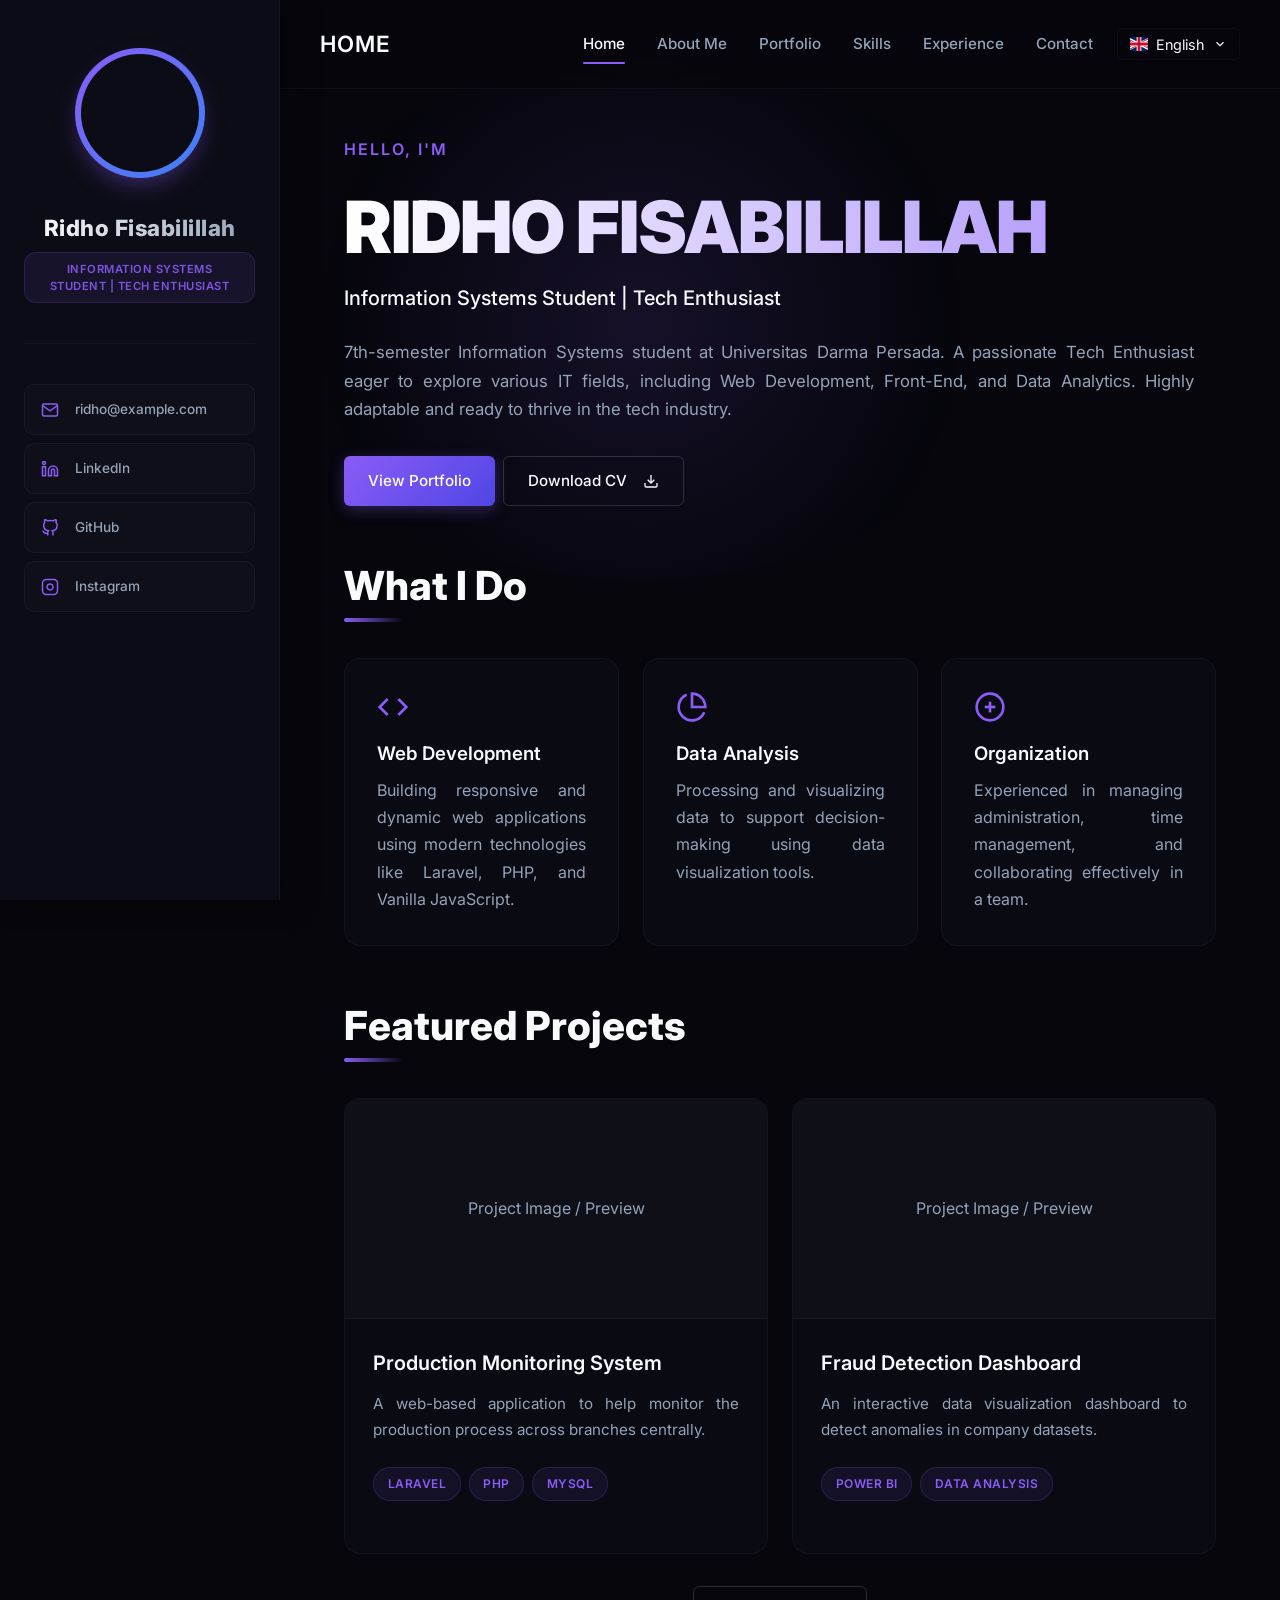
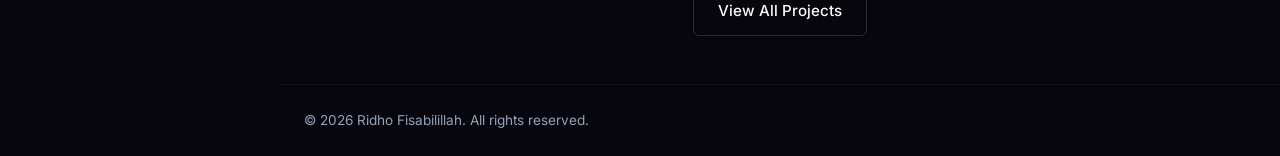
==== index.html @ baf14520 "Refactor: pindahkan file ke root direktori" ====
<!DOCTYPE html>
<html lang="en">
<head>
    <meta charset="UTF-8">
    <meta name="viewport" content="width=device-width, initial-scale=1.0">
    <title>Ridho Fisabilillah - Portfolio</title>
    <link rel="stylesheet" href="css/style.css">
    <link rel="stylesheet" href="css/components.css">
    <link rel="stylesheet" href="css/responsive.css">
</head>
<body>
    <!-- Global Loader -->
    <div class="loader-wrapper" id="global-loader">
        <div class="loader-circle"></div>
    </div>

    <!-- Sidebar -->
    <aside class="sidebar" id="sidebar">
        <div class="profile-section">
            <div class="profile-img"></div>
            <h2 class="profile-name">Ridho Fisabilillah</h2>
            <p class="profile-role" data-i18n="sidebar_role">Information Systems Student</p>
        </div>
        
        <div class="contact-info">
            <div class="contact-item">
                <svg viewBox="0 0 24 24" fill="none" stroke="currentColor" stroke-width="2"><path d="M4 4h16c1.1 0 2 .9 2 2v12c0 1.1-.9 2-2 2H4c-1.1 0-2-.9-2-2V6c0-1.1.9-2 2-2z"></path><polyline points="22,6 12,13 2,6"></polyline></svg>
                <a href="mailto:ridho@example.com">ridho@example.com</a>
            </div>
            <div class="contact-item">
                <svg viewBox="0 0 24 24" fill="none" stroke="currentColor" stroke-width="2"><path d="M16 8a6 6 0 0 1 6 6v7h-4v-7a2 2 0 0 0-2-2 2 2 0 0 0-2 2v7h-4v-7a6 6 0 0 1 6-6z"></path><rect x="2" y="9" width="4" height="12"></rect><circle cx="4" cy="4" r="2"></circle></svg>
                <a href="#">LinkedIn</a>
            </div>
            <div class="contact-item">
                <svg viewBox="0 0 24 24" fill="none" stroke="currentColor" stroke-width="2"><path d="M9 19c-5 1.5-5-2.5-7-3m14 6v-3.87a3.37 3.37 0 0 0-.94-2.61c3.14-.35 6.44-1.54 6.44-7A5.44 5.44 0 0 0 20 4.77 5.07 5.07 0 0 0 19.91 1S18.73.65 16 2.48a13.38 13.38 0 0 0-7 0C6.27.65 5.09 1 5.09 1A5.07 5.07 0 0 0 5 4.77a5.44 5.44 0 0 0-1.5 3.78c0 5.42 3.3 6.61 6.44 7A3.37 3.37 0 0 0 9 18.13V22"></path></svg>
                <a href="#">GitHub</a>
            </div>
            <div class="contact-item">
                <svg viewBox="0 0 24 24" fill="none" stroke="currentColor" stroke-width="2"><rect x="2" y="2" width="20" height="20" rx="5" ry="5"></rect><path d="M16 11.37A4 4 0 1 1 12.63 8 4 4 0 0 1 16 11.37z"></path><line x1="17.5" y1="6.5" x2="17.51" y2="6.5"></line></svg>
                <a href="#">Instagram</a>
            </div>
        </div>

        <nav class="sidebar-nav">
            <a href="index.html" class="active" data-i18n="nav_home">Home</a>
            <a href="about.html" data-i18n="nav_about">About Me</a>
            <a href="portfolio.html" data-i18n="nav_portfolio">Portfolio</a>
            <a href="skills.html" data-i18n="nav_skills">Skills</a>
            <a href="experience.html" data-i18n="nav_experience">Experience</a>
            <a href="contact.html" data-i18n="nav_contact">Contact</a>
        </nav>
    </aside>

    <!-- Main Content -->
    <main class="main-content">
        <!-- Top Navbar -->
        <nav class="topbar">
            <h1 class="page-title" data-i18n="nav_home">Home</h1>
            <div style="display: flex; align-items: center;">
                <div class="nav-links">
                    <a href="index.html" class="active" data-i18n="nav_home">Home</a>
                    <a href="about.html" data-i18n="nav_about">About Me</a>
                    <a href="portfolio.html" data-i18n="nav_portfolio">Portfolio</a>
                    <a href="skills.html" data-i18n="nav_skills">Skills</a>
                    <a href="experience.html" data-i18n="nav_experience">Experience</a>
                    <a href="contact.html" data-i18n="nav_contact">Contact</a>
                </div>
                
                <!-- Language Dropdown -->
                <div class="lang-dropdown">
                    <button class="lang-btn" id="lang-btn">
                        <img src="assets/images/en-flag.svg" alt="English" class="flag-icon" id="current-flag">
                        <span id="current-lang">English</span>
                        <svg viewBox="0 0 24 24" fill="none" stroke="currentColor" stroke-width="2"><polyline points="6 9 12 15 18 9"></polyline></svg>
                    </button>
                    <div class="lang-menu" id="lang-menu">
                        <a href="#" data-lang="en" class="lang-option">
                            <img src="assets/images/en-flag.svg" alt="English" class="flag-icon"> English
                        </a>
                        <a href="#" data-lang="id" class="lang-option">
                            <img src="assets/images/id-flag.svg" alt="Indonesia" class="flag-icon"> Indonesia
                        </a>
                    </div>
                </div>

                <button class="mobile-toggle" id="mobile-toggle" aria-label="Toggle menu" style="margin-left: 1rem;">
                    <svg viewBox="0 0 24 24" fill="none" stroke="currentColor" stroke-width="2" stroke-linecap="round" stroke-linejoin="round"><line x1="3" y1="12" x2="21" y2="12"></line><line x1="3" y1="6" x2="21" y2="6"></line><line x1="3" y1="18" x2="21" y2="18"></line></svg>
                </button>
            </div>
        </nav>

        <!-- Page Container -->
        <div class="page-container">
            <section class="hero-section mb-5">
                <div class="hero-glow"></div>
                <h2 class="section-subtitle reveal fade-up" data-i18n="home_greeting">HELLO, I'M</h2>
                <h1 class="hero-title reveal fade-up delay-100">RIDHO FISABILILLAH</h1>
                <h3 class="mb-3 text-light reveal fade-up delay-200" style="font-weight: 500; font-size: 1.25rem;" data-i18n="role">Information Systems Student</h3>
                
                <p class="mb-4 reveal fade-up delay-300" style="max-width: 850px; font-size: 1.05rem;" data-i18n="home_desc">
                    A brief description of an Information Systems student with experience in web development, data processing, organization, and administration. Ready to actively contribute in a professional environment.
                </p>
                
                <div class="badges-container mb-4 reveal fade-up delay-400">
                    <a href="portfolio.html" class="btn btn-primary" data-i18n="btn_portfolio">View Portfolio</a>
                    <a href="#" class="btn btn-outline">
                        <span data-i18n="btn_cv">Download CV</span>
                        <svg viewBox="0 0 24 24" fill="none" stroke="currentColor" stroke-width="2" style="width: 16px; height: 16px; margin-left: 0.5rem;"><path d="M21 15v4a2 2 0 0 1-2 2H5a2 2 0 0 1-2-2v-4"></path><polyline points="7 10 12 15 17 10"></polyline><line x1="12" y1="15" x2="12" y2="3"></line></svg>
                    </a>
                </div>
            </section>

            <section class="what-i-do mb-5">
                <h2 class="section-title animate-on-scroll" data-i18n="what_i_do">What I Do</h2>
                <div class="grid-3 mt-4">
                    <div class="card animate-on-scroll">
                        <svg viewBox="0 0 24 24" fill="none" stroke="currentColor" stroke-width="2" class="mb-2" style="width: 32px; height: 32px; color: var(--accent);"><polyline points="16 18 22 12 16 6"></polyline><polyline points="8 6 2 12 8 18"></polyline></svg>
                        <h3 class="mb-1">Web Development</h3>
                        <p class="text-light" data-i18n="wd_web_desc">Building responsive and dynamic web applications using modern technologies like Laravel, PHP, and Vanilla JavaScript.</p>
                    </div>
                    <div class="card animate-on-scroll delay-100">
                        <svg viewBox="0 0 24 24" fill="none" stroke="currentColor" stroke-width="2" class="mb-2" style="width: 32px; height: 32px; color: var(--accent);"><path d="M21.21 15.89A10 10 0 1 1 8 2.83"></path><path d="M22 12A10 10 0 0 0 12 2v10z"></path></svg>
                        <h3 class="mb-1">Data Analysis</h3>
                        <p class="text-light" data-i18n="wd_data_desc">Processing and visualizing data to support decision-making using data visualization tools.</p>
                    </div>
                    <div class="card animate-on-scroll delay-200">
                        <svg viewBox="0 0 24 24" fill="none" stroke="currentColor" stroke-width="2" class="mb-2" style="width: 32px; height: 32px; color: var(--accent);"><circle cx="12" cy="12" r="10"></circle><line x1="12" y1="8" x2="12" y2="16"></line><line x1="8" y1="12" x2="16" y2="12"></line></svg>
                        <h3 class="mb-1">Organization</h3>
                        <p class="text-light" data-i18n="wd_org_desc">Experienced in managing administration, time management, and collaborating effectively in a team.</p>
                    </div>
                </div>
            </section>

            <section class="featured-projects">
                <h2 class="section-title animate-on-scroll" data-i18n="featured_projects">Featured Projects</h2>
                <div class="grid-2 mt-4">
                    <!-- Project 1 -->
                    <div class="card project-card animate-on-scroll">
                        <div class="project-img-wrapper">
                            <span>Project Image / Preview</span>
                        </div>
                        <div class="project-content">
                            <h3 class="project-title" data-i18n="proj1_title">Production Monitoring System</h3>
                            <p class="project-desc" data-i18n="proj1_desc">A web-based application to help monitor the production process across branches centrally.</p>
                            <div class="badges-container">
                                <span class="badge">Laravel</span>
                                <span class="badge">PHP</span>
                                <span class="badge">MySQL</span>
                            </div>
                        </div>
                    </div>
                    <!-- Project 2 -->
                    <div class="card project-card animate-on-scroll delay-100">
                        <div class="project-img-wrapper">
                            <span>Project Image / Preview</span>
                        </div>
                        <div class="project-content">
                            <h3 class="project-title" data-i18n="proj2_title">Fraud Detection Dashboard</h3>
                            <p class="project-desc" data-i18n="proj2_desc">An interactive data visualization dashboard to detect anomalies in company datasets.</p>
                            <div class="badges-container">
                                <span class="badge">Power BI</span>
                                <span class="badge">Data Analysis</span>
                            </div>
                        </div>
                    </div>
                </div>
                <div class="text-center mt-4">
                    <a href="portfolio.html" class="btn btn-outline" data-i18n="btn_all_projects">View All Projects</a>
                </div>
            </section>
        </div>

        <!-- Footer -->
        <footer>
            <p data-i18n="footer_text">&copy; 2026 Ridho Fisabilillah. All rights reserved.</p>
        </footer>
    </main>

    <script src="js/lang.js"></script>
    <script src="js/script.js"></script>
</body>
</html>
---- css/style.css ----
@import url('https://fonts.googleapis.com/css2?family=Inter:wght@300;400;500;600;700&display=swap');

:root {
    --bg-primary: #06060c; /* Deepest violet-black */
    --bg-secondary: #0c0c16;
    --bg-card: #131320;
    --accent: #8b5cf6; /* Vibrant Purple */
    --accent-hover: #a78bfa;
    --text-primary: #f8fafc;
    --text-secondary: #94a3b8;
    --border: rgba(255,255,255,0.04);
    --sidebar-width: 280px;

    /* Animation Tokens */
    --transition-fast: 0.2s cubic-bezier(0.4, 0, 0.2, 1);
    --transition-base: 0.4s cubic-bezier(0.4, 0, 0.2, 1);
    --transition-smooth: 0.8s cubic-bezier(0.22, 1, 0.36, 1);
}

* {
    margin: 0;
    padding: 0;
    box-sizing: border-box;
}

body {
    font-family: 'Inter', sans-serif;
    background-color: var(--bg-primary);
    color: var(--text-primary);
    line-height: 1.6;
    display: flex;
    min-height: 100vh;
    overflow-x: hidden;
}

/* Typography */
h1, h2, h3, h4, h5, h6 {
    color: var(--text-primary);
    font-weight: 600;
}

p {
    color: var(--text-secondary);
    text-align: justify;
    text-justify: inter-word;
    -webkit-hyphens: auto;
    -ms-hyphens: auto;
    hyphens: auto;
    word-break: break-word;
    line-height: 1.7;
}

/* Sidebar */
.sidebar {
    width: var(--sidebar-width);
    background: var(--bg-secondary);
    border-right: 1px solid var(--border);
    position: fixed;
    height: 100vh;
    display: flex;
    flex-direction: column;
    padding: 3rem 1.5rem;
    overflow-y: auto;
    z-index: 100;
    transition: transform 0.3s cubic-bezier(0.4, 0, 0.2, 1);
    box-shadow: 10px 0 30px rgba(0, 0, 0, 0.3);
}

.sidebar::-webkit-scrollbar {
    width: 5px;
}
.sidebar::-webkit-scrollbar-thumb {
    background-color: var(--accent);
    border-radius: 4px;
}

.profile-section {
    text-align: center;
    margin-bottom: 2.5rem;
    padding-bottom: 2.5rem;
    border-bottom: 1px solid var(--border);
    position: relative;
}

.profile-img {
    width: 130px;
    height: 130px;
    border-radius: 50%;
    object-fit: cover;
    margin-bottom: 1.5rem;
    background-color: var(--bg-card);
    display: inline-block;
    padding: 4px;
    border: 2px solid transparent;
    background-image: linear-gradient(var(--bg-secondary), var(--bg-secondary)), linear-gradient(135deg, var(--accent), #3b82f6);
    background-origin: border-box;
    background-clip: content-box, border-box;
    box-shadow: 0 10px 25px -5px rgba(139, 92, 246, 0.4);
    transition: transform 0.4s cubic-bezier(0.175, 0.885, 0.32, 1.275), box-shadow 0.4s cubic-bezier(0.175, 0.885, 0.32, 1.275);
}

.profile-img:hover {
    transform: scale(1.05) translateY(-5px);
    box-shadow: 0 15px 35px -5px rgba(139, 92, 246, 0.6);
}

.profile-name {
    font-size: 1.4rem;
    margin-bottom: 0.4rem;
    color: var(--text-primary);
    font-weight: 800;
    letter-spacing: 0.5px;
    background: linear-gradient(to right, #fff, #94a3b8);
    -webkit-background-clip: text;
    -webkit-text-fill-color: transparent;
}

.profile-role {
    font-size: 0.7rem;
    color: var(--accent);
    font-weight: 600;
    text-transform: uppercase;
    letter-spacing: 0.5px;
    opacity: 0.9;
    background: rgba(139, 92, 246, 0.1);
    padding: 0.5rem 0.8rem;
    border-radius: 12px;
    display: inline-block;
    border: 1px solid rgba(139, 92, 246, 0.2);
    line-height: 1.5;
    text-align: center;
}

.contact-info {
    font-size: 0.85rem;
    color: var(--text-secondary);
    display: flex;
    flex-direction: column;
    gap: 0.5rem;
}

.contact-item {
    display: flex;
    align-items: center;
    gap: 1rem;
    padding: 0.85rem 1rem;
    border-radius: 10px;
    background: rgba(255, 255, 255, 0.015);
    border: 1px solid var(--border);
    transition: transform 0.3s ease, background-color 0.3s ease, border-color 0.3s ease;
    position: relative;
    overflow: hidden;
}

.contact-item::before {
    content: '';
    position: absolute;
    top: 0;
    left: 0;
    width: 3px;
    height: 100%;
    background: var(--accent);
    transform: scaleY(0);
    transition: transform 0.3s ease;
    transform-origin: bottom;
}

.contact-item:hover {
    background: rgba(139, 92, 246, 0.05);
    border-color: rgba(139, 92, 246, 0.2);
    transform: translateX(4px);
    box-shadow: 0 4px 12px rgba(0, 0, 0, 0.1);
}

.contact-item:hover::before {
    transform: scaleY(1);
    transform-origin: top;
}

.contact-item svg {
    color: var(--accent);
    width: 18px;
    height: 18px;
    flex-shrink: 0;
    transition: transform 0.3s ease, color 0.3s ease;
}

.contact-item:hover svg {
    transform: scale(1.1) rotate(5deg);
    color: var(--accent-hover);
}

.contact-item a, .contact-item span {
    color: var(--text-secondary);
    text-decoration: none;
    transition: color 0.3s ease;
    word-break: break-all;
    font-weight: 500;
}

.contact-item a:hover {
    color: var(--text-primary);
}

/* Mobile Nav in Sidebar (Hidden on desktop) */
.sidebar-nav {
    display: none;
}

/* Main Content */
.main-content {
    flex: 1;
    margin-left: var(--sidebar-width);
    display: flex;
    flex-direction: column;
    min-height: 100vh;
    width: calc(100% - var(--sidebar-width));
}

/* Top Navbar */
.topbar {
    background-color: rgba(6, 6, 12, 0.85); /* Matches new --bg-primary */
    backdrop-filter: blur(12px);
    -webkit-backdrop-filter: blur(12px);
    padding: clamp(1rem, 2vw, 1.5rem) clamp(1.5rem, 4vw, 2.5rem);
    display: flex;
    justify-content: space-between;
    align-items: center;
    border-bottom: 1px solid var(--border);
    position: sticky;
    top: 0;
    z-index: 90;
}

.page-title {
    font-size: 1.4rem;
    font-weight: 600;
    text-transform: uppercase;
    letter-spacing: 1px;
}

.nav-links {
    display: flex;
    gap: 2rem;
}

.nav-links a {
    color: var(--text-secondary);
    text-decoration: none;
    font-size: 0.95rem;
    font-weight: 500;
    transition: color 0.3s ease;
    position: relative;
    padding: 0.5rem 0;
}

.nav-links a:hover {
    color: var(--accent-hover);
}

.nav-links a.active {
    color: var(--text-primary);
}

.nav-links a::after {
    content: '';
    position: absolute;
    bottom: 0;
    left: 50%;
    transform: translateX(-50%);
    width: 0;
    height: 2px;
    background-color: var(--accent);
    border-radius: 2px;
    transition: width 0.3s ease, background-color 0.3s ease;
}

@media (hover: hover) {
    .nav-links a:hover::after {
        width: 100%;
        background-color: var(--accent-hover);
    }
}

.nav-links a.active::after {
    width: 100%;
}

/* Mobile Toggle */
.mobile-toggle {
    display: none;
    background: none;
    border: none;
    color: var(--text-primary);
    cursor: pointer;
    padding: 0.5rem;
    border-radius: 4px;
    transition: background-color 0.3s ease;
}

.mobile-toggle:hover {
    background-color: var(--bg-secondary);
}

.mobile-toggle svg {
    width: 24px;
    height: 24px;
}

/* Page Container */
.page-container {
    padding: clamp(1.5rem, 4vw, 3rem) clamp(1.5rem, 5vw, 4rem);
    flex: 1;
    width: 100%;
    max-width: 1100px;
    margin: 0 auto;
    animation: pageEnter 0.6s cubic-bezier(0.22, 1, 0.36, 1) forwards;
    opacity: 0;
}

@keyframes pageEnter {
    from { opacity: 0; transform: translateY(15px); }
    to { opacity: 1; transform: translateY(0); }
}

@keyframes pageLeave {
    from { opacity: 1; transform: translateY(0); }
    to { opacity: 0; transform: translateY(-15px); }
}

/* Global Loader */
.loader-wrapper {
    position: fixed;
    top: 0;
    left: var(--sidebar-width);
    width: calc(100vw - var(--sidebar-width));
    height: 100vh;
    background-color: var(--bg-primary);
    display: flex;
    justify-content: center;
    align-items: center;
    z-index: 9999;
    transition: opacity 0.5s ease, visibility 0.5s ease;
}

.loader-wrapper.fade-out {
    opacity: 0;
    visibility: hidden;
}

.loader-circle {
    width: 40px;
    height: 40px;
    border: 3px solid rgba(139, 92, 246, 0.2);
    border-top-color: var(--accent);
    border-radius: 50%;
    animation: spin 1s linear infinite;
}

@keyframes spin {
    to { transform: rotate(360deg); }
}

/* Footer */
footer {
    text-align: center;
    padding: 1.5rem;
    color: var(--text-secondary);
    font-size: 0.85rem;
    border-top: 1px solid var(--border);
}

/* Language Dropdown */
.lang-dropdown {
    position: relative;
    margin-left: 1.5rem;
}

.lang-btn {
    display: flex;
    align-items: center;
    gap: 0.5rem;
    background: transparent;
    border: 1px solid var(--border);
    color: var(--text-primary);
    padding: 0.4rem 0.75rem;
    border-radius: 6px;
    cursor: pointer;
    font-family: inherit;
    font-size: 0.9rem;
    transition: background-color 0.3s ease, color 0.3s ease;
}

.lang-btn:hover {
    background-color: rgba(255, 255, 255, 0.05);
}

.lang-btn svg {
    width: 14px;
    height: 14px;
    transition: transform 0.3s ease;
}

.lang-btn.active svg {
    transform: rotate(180deg);
}

.flag-icon {
    width: 18px;
    height: 14px;
    object-fit: cover;
    border-radius: 2px;
}

.lang-menu {
    position: absolute;
    top: 110%;
    right: 0;
    background-color: var(--bg-card);
    border: 1px solid var(--border);
    border-radius: 6px;
    min-width: 130px;
    box-shadow: 0 4px 12px rgba(0,0,0,0.2);
    display: flex;
    flex-direction: column;
    opacity: 0;
    visibility: hidden;
    transform: translateY(10px);
    transition: opacity 0.3s ease, visibility 0.3s ease, transform 0.3s ease;
    z-index: 100;
}

.lang-menu.active {
    opacity: 1;
    visibility: visible;
    transform: translateY(0);
}

.lang-option {
    display: flex;
    align-items: center;
    gap: 0.5rem;
    padding: 0.6rem 1rem;
    color: var(--text-secondary);
    text-decoration: none;
    font-size: 0.9rem;
    transition: background-color 0.2s;
}

.lang-option:hover {
    background-color: rgba(255, 255, 255, 0.05);
    color: var(--text-primary);
}

/* Core Animation System (Phase 1) */
.reveal, .animate-on-scroll {
    opacity: 0;
    will-change: opacity, transform;
    transition: all var(--transition-smooth);
}

/* Variations */
.reveal.fade-up, .animate-on-scroll {
    transform: translateY(40px);
}
.reveal.fade-in {
    transform: translateY(0);
}
.reveal.slide-left {
    transform: translateX(-40px);
}
.reveal.slide-right {
    transform: translateX(40px);
}
.reveal.scale-in {
    transform: scale(0.9);
}

/* Active State */
.reveal.is-visible, .animate-on-scroll.is-visible {
    opacity: 1;
    transform: translate(0) scale(1);
}

/* Stagger Delays */
.delay-100 { transition-delay: 100ms; }
.delay-200 { transition-delay: 200ms; }
.delay-300 { transition-delay: 300ms; }
.delay-400 { transition-delay: 400ms; }
.delay-500 { transition-delay: 500ms; }

/* Accessibility: Reduced Motion */
@media (prefers-reduced-motion: reduce) {
    *, *::before, *::after {
        animation-duration: 0.01ms !important;
        animation-iteration-count: 1 !important;
        transition-duration: 0.01ms !important;
        scroll-behavior: auto !important;
    }
    .reveal, .animate-on-scroll {
        opacity: 1 !important;
        transform: none !important;
        transition: none !important;
    }
}
---- css/components.css ----
/* Buttons */
.btn {
    display: inline-flex;
    align-items: center;
    justify-content: center;
    gap: 0.5rem;
    padding: 0.75rem 1.5rem;
    border-radius: 6px;
    font-weight: 500;
    text-decoration: none;
    cursor: pointer;
    transition: transform 0.2s cubic-bezier(0.4, 0, 0.2, 1), background-color 0.3s ease, border-color 0.3s ease, box-shadow 0.3s ease, color 0.3s ease;
    border: none;
    font-size: 0.95rem;
    font-family: inherit;
}

.btn-primary {
    background: linear-gradient(135deg, var(--accent), #4f46e5);
    color: #fff;
    border: none;
    box-shadow: 0 4px 15px rgba(139, 92, 246, 0.3);
}

.btn-outline {
    background-color: transparent;
    color: var(--text-primary);
    border: 1px solid rgba(255, 255, 255, 0.15);
}

@media (hover: hover) {
    .btn-primary:hover {
        background: linear-gradient(135deg, var(--accent-hover), #6366f1);
        transform: translateY(-3px);
        box-shadow: 0 8px 25px rgba(139, 92, 246, 0.5);
    }
    .btn-outline:hover {
        background-color: rgba(255, 255, 255, 0.05);
        border-color: var(--text-secondary);
        transform: translateY(-3px);
    }
}

.btn:active {
    transform: scale(0.96) translateY(0);
}

.btn:focus-visible {
    outline: 2px solid var(--accent);
    outline-offset: 3px;
}

/* Hero Section Animasi (Phase 3) */
.hero-section {
    position: relative;
    z-index: 1;
}

.hero-glow {
    position: absolute;
    top: -20%;
    left: -10%;
    width: 60vw;
    max-width: 800px;
    height: 140%;
    background: radial-gradient(circle, rgba(139, 92, 246, 0.12) 0%, rgba(139, 92, 246, 0) 70%);
    border-radius: 50%;
    z-index: -1;
    pointer-events: none;
    animation: floatGlow 15s ease-in-out infinite alternate;
}

@keyframes floatGlow {
    0% { transform: translate(0, 0) scale(1); }
    33% { transform: translate(5%, 8%) scale(1.05); }
    66% { transform: translate(-2%, 5%) scale(0.95); }
    100% { transform: translate(-5%, -5%) scale(1); }
}

/* Section Typography */
.hero-title {
    font-size: clamp(2.5rem, 6vw + 1rem, 4.5rem);
    font-weight: 900;
    line-height: 1.1;
    margin-bottom: clamp(0.5rem, 2vw, 1rem);
    background: linear-gradient(to right, #ffffff, #a78bfa);
    -webkit-background-clip: text;
    -webkit-text-fill-color: transparent;
    letter-spacing: -1px;
}

.section-title {
    font-size: clamp(1.8rem, 4vw + 0.5rem, 2.5rem);
    font-weight: 800;
    margin-bottom: 0.5rem;
    color: var(--text-primary);
    position: relative;
    display: inline-block;
}

.section-title::after {
    content: '';
    position: absolute;
    bottom: -4px;
    left: 0;
    width: 60px;
    height: 4px;
    background: linear-gradient(90deg, var(--accent), transparent);
    border-radius: 2px;
}

.section-subtitle {
    font-size: clamp(0.85rem, 2vw + 0.2rem, 1rem);
    color: var(--accent);
    margin-bottom: clamp(1rem, 3vw, 1.5rem);
    font-weight: 600;
    text-transform: uppercase;
    letter-spacing: 2px;
}

/* Layout Utilities */
.mb-1 { margin-bottom: 0.5rem; }
.mb-2 { margin-bottom: 1rem; }
.mb-3 { margin-bottom: 1.5rem; }
.mb-4 { margin-bottom: 2rem; }
.mb-5 { margin-bottom: 3rem; }

.mt-4 { margin-top: 2rem; }

.text-center { text-align: center; }

/* Grid Systems */
.grid-2 {
    display: grid;
    grid-template-columns: repeat(2, 1fr);
    gap: 1.5rem;
}

.grid-3 {
    display: grid;
    grid-template-columns: repeat(3, 1fr);
    gap: 1.5rem;
}

/* Cards */
.card {
    background: rgba(19, 19, 32, 0.4);
    backdrop-filter: blur(12px);
    -webkit-backdrop-filter: blur(12px);
    border: 1px solid var(--border);
    border-radius: 16px;
    padding: clamp(1.25rem, 3vw, 2rem);
    height: 100%;
    display: flex;
    flex-direction: column;
    transition: transform 0.4s cubic-bezier(0.175, 0.885, 0.32, 1.275), box-shadow 0.4s cubic-bezier(0.175, 0.885, 0.32, 1.275), border-color 0.4s ease, background-color 0.4s ease;
}

@media (hover: hover) {
    .card:hover {
        transform: translateY(-8px);
        box-shadow: 0 15px 35px -10px rgba(0, 0, 0, 0.6);
        border-color: rgba(139, 92, 246, 0.3);
        background: rgba(19, 19, 32, 0.8);
    }
}

/* Project Cards */
.project-card {
    padding: 0;
    overflow: hidden;
    border-radius: 16px;
}

.project-img-wrapper {
    height: 220px;
    background-color: rgba(255,255,255,0.02);
    display: flex;
    align-items: center;
    justify-content: center;
    border-bottom: 1px solid var(--border);
    color: var(--text-secondary);
    overflow: hidden;
}

.project-img-wrapper img {
    width: 100%;
    height: 100%;
    object-fit: cover;
    transition: transform 0.6s cubic-bezier(0.4, 0, 0.2, 1);
}

@media (hover: hover) {
    .project-card:hover .project-img-wrapper img {
        transform: scale(1.08);
    }
}

.project-content {
    padding: clamp(1.25rem, 3vw, 1.75rem);
    display: flex;
    flex-direction: column;
    flex: 1;
}

.project-title {
    font-size: 1.25rem;
    margin-bottom: 0.75rem;
}

.project-desc {
    font-size: 0.95rem;
    color: var(--text-secondary);
    margin-bottom: 1.5rem;
    flex: 1;
}

/* Badges */
.badge {
    display: inline-block;
    padding: 0.4rem 0.85rem;
    border-radius: 20px;
    font-size: 0.75rem;
    font-weight: 600;
    letter-spacing: 0.5px;
    text-transform: uppercase;
    background-color: rgba(139, 92, 246, 0.08);
    color: var(--accent);
    border: 1px solid rgba(139, 92, 246, 0.2);
    transition: transform 0.2s cubic-bezier(0.4, 0, 0.2, 1), background-color 0.3s ease, border-color 0.3s ease;
}

@media (hover: hover) {
    .badge:hover {
        background-color: rgba(139, 92, 246, 0.15);
        border-color: rgba(139, 92, 246, 0.4);
        transform: translateY(-2px);
    }
}

.badges-container {
    display: flex;
    flex-wrap: wrap;
    gap: 0.5rem;
    margin-bottom: 1.5rem;
}

/* Form Styles */
.form-group {
    margin-bottom: 1.5rem;
}

.form-label {
    display: block;
    margin-bottom: 0.5rem;
    font-size: 0.95rem;
    color: var(--text-secondary);
    font-weight: 500;
}

.form-control {
    width: 100%;
    padding: 1rem 1.2rem;
    background-color: rgba(255, 255, 255, 0.02);
    border: 1px solid var(--border);
    border-radius: 8px;
    color: var(--text-primary);
    font-family: 'Inter', sans-serif;
    font-size: 0.95rem;
    transition: background-color 0.3s ease, border-color 0.3s ease, box-shadow 0.3s ease;
}

.form-control:focus {
    outline: none;
    border-color: var(--accent);
    background-color: rgba(255, 255, 255, 0.04);
    box-shadow: 0 0 0 4px rgba(139, 92, 246, 0.15);
}

.form-control::placeholder {
    color: rgba(184, 184, 208, 0.5);
}

textarea.form-control {
    resize: vertical;
    min-height: 150px;
}

/* Timeline (Experience) */
.timeline {
    position: relative;
    max-width: 800px;
    margin: 0 auto;
}

.timeline::before {
    content: '';
    position: absolute;
    top: 0;
    left: 15px;
    height: 100%;
    width: 2px;
    background-color: var(--border);
    transform-origin: top;
    animation: drawLine 1.5s cubic-bezier(0.22, 1, 0.36, 1) forwards;
}

@keyframes drawLine {
    0% { transform: scaleY(0); }
    100% { transform: scaleY(1); }
}

.timeline-item {
    position: relative;
    padding-left: 3rem;
    margin-bottom: 2.5rem;
}

.timeline-item:last-child {
    margin-bottom: 0;
}

.timeline-dot {
    position: absolute;
    left: 9px;
    top: 5px;
    width: 14px;
    height: 14px;
    border-radius: 50%;
    background-color: var(--accent);
    border: 3px solid var(--bg-primary);
    box-shadow: 0 0 0 2px var(--accent);
}

.timeline-date {
    font-size: 0.85rem;
    color: var(--accent);
    font-weight: 600;
    margin-bottom: 0.5rem;
    display: inline-block;
    background-color: rgba(155, 108, 255, 0.1);
    padding: 0.25rem 0.75rem;
    border-radius: 20px;
}

.timeline-title {
    font-size: 1.25rem;
    margin-bottom: 0.25rem;
    color: var(--text-primary);
}

.timeline-subtitle {
    font-size: 1rem;
    color: var(--text-secondary);
    margin-bottom: 1rem;
    font-weight: 500;
}

.timeline-desc {
    color: var(--text-secondary);
}

.timeline-desc ul {
    list-style-type: disc;
    padding-left: 1.25rem;
    margin-top: 0.5rem;
}

.timeline-desc li {
    margin-bottom: 0.5rem;
}
---- css/responsive.css ----
/* Responsive Base Variables */
:root {
    --fluid-gap: clamp(1rem, 2vw, 1.5rem);
}

/* =========================================
   LARGE DESKTOP (Min 1441px)
   ========================================= */
@media (min-width: 1441px) {
    .page-container {
        max-width: 1200px; /* Limit width on ultra-wides */
    }
}

/* =========================================
   LAPTOP & TABLET LANDSCAPE (Max 1200px)
   ========================================= */
@media (max-width: 1200px) {
    .grid-3 {
        grid-template-columns: repeat(2, 1fr);
    }
}

/* =========================================
   TABLET PORTRAIT (Max 992px)
   ========================================= */
@media (max-width: 992px) {
    :root {
        --sidebar-width: 250px;
    }
    
    .nav-links {
        gap: 1.25rem;
    }
}

/* =========================================
   MOBILE & SMALL TABLET (Max 768px)
   ========================================= */
@media (max-width: 768px) {
    :root {
        --sidebar-width: 0px;
    }
    
    body {
        overflow-x: hidden;
    }

    /* Sidebar transforms to off-canvas menu */
    .sidebar {
        transform: translateX(-100%);
        width: 280px;
        box-shadow: 10px 0 30px rgba(0,0,0,0.5);
    }
    
    .sidebar.active {
        transform: translateX(0);
    }
    
    .main-content {
        width: 100%;
        margin-left: 0;
    }
    
    /* Topbar adjustments */
    .topbar {
        padding: clamp(0.75rem, 2vw, 1rem) clamp(1rem, 4vw, 1.5rem);
    }
    
    .page-title {
        font-size: 1.1rem;
        letter-spacing: 0.5px;
    }
    
    #current-lang {
        display: none; /* Hide language text on mobile to save space */
    }
    
    .lang-btn {
        padding: 0.3rem 0.5rem;
        font-size: 0.85rem;
    }
    
    .mobile-toggle {
        display: flex;
        align-items: center;
        justify-content: center;
        flex-shrink: 0;
        margin-left: 0.5rem !important;
    }
    
    /* Hide top nav links */
    .nav-links {
        display: none;
    }
    
    /* Show sidebar nav links */
    .sidebar-nav {
        display: flex;
        flex-direction: column;
        gap: 0.5rem;
        margin-top: 1.5rem;
        border-top: 1px solid var(--border);
        padding-top: 1.5rem;
    }
    
    .sidebar-nav a {
        color: var(--text-secondary);
        text-decoration: none;
        font-size: 1.05rem;
        transition: color 0.3s ease, background-color 0.3s ease;
        padding: 0.75rem 1rem;
        border-radius: 8px;
    }
    
    .sidebar-nav a.active,
    .sidebar-nav a:hover {
        color: var(--text-primary);
        background-color: rgba(139, 92, 246, 0.1);
    }
    
    .sidebar-nav a.active {
        border-left: 3px solid var(--accent);
    }

    /* Grids to single column */
    .grid-2, .grid-3 {
        grid-template-columns: 1fr;
    }
    
    /* Adjust Project Image Height for Mobile */
    .project-img-wrapper {
        height: 180px;
    }

    /* Mobile Overlay */
    .mobile-overlay {
        position: fixed;
        top: 0;
        left: 0;
        width: 100vw;
        height: 100vh;
        background-color: rgba(6, 6, 12, 0.6);
        backdrop-filter: blur(4px);
        -webkit-backdrop-filter: blur(4px);
        z-index: 95;
        opacity: 0;
        visibility: hidden;
        transition: all 0.3s ease;
    }
    
    .mobile-overlay.active {
        opacity: 1;
        visibility: visible;
    }
}

/* =========================================
   SMALL MOBILE (Max 480px)
   ========================================= */
@media (max-width: 480px) {
    /* Optional: make badges container stack buttons on small mobile */
    .badges-container {
        flex-direction: column;
        align-items: stretch;
    }
    
    .badges-container .btn {
        width: 100%;
        margin-bottom: 0.5rem;
    }
    
    .project-img-wrapper {
        height: 160px;
    }
    
    .profile-img {
        width: 110px;
        height: 110px;
    }
}
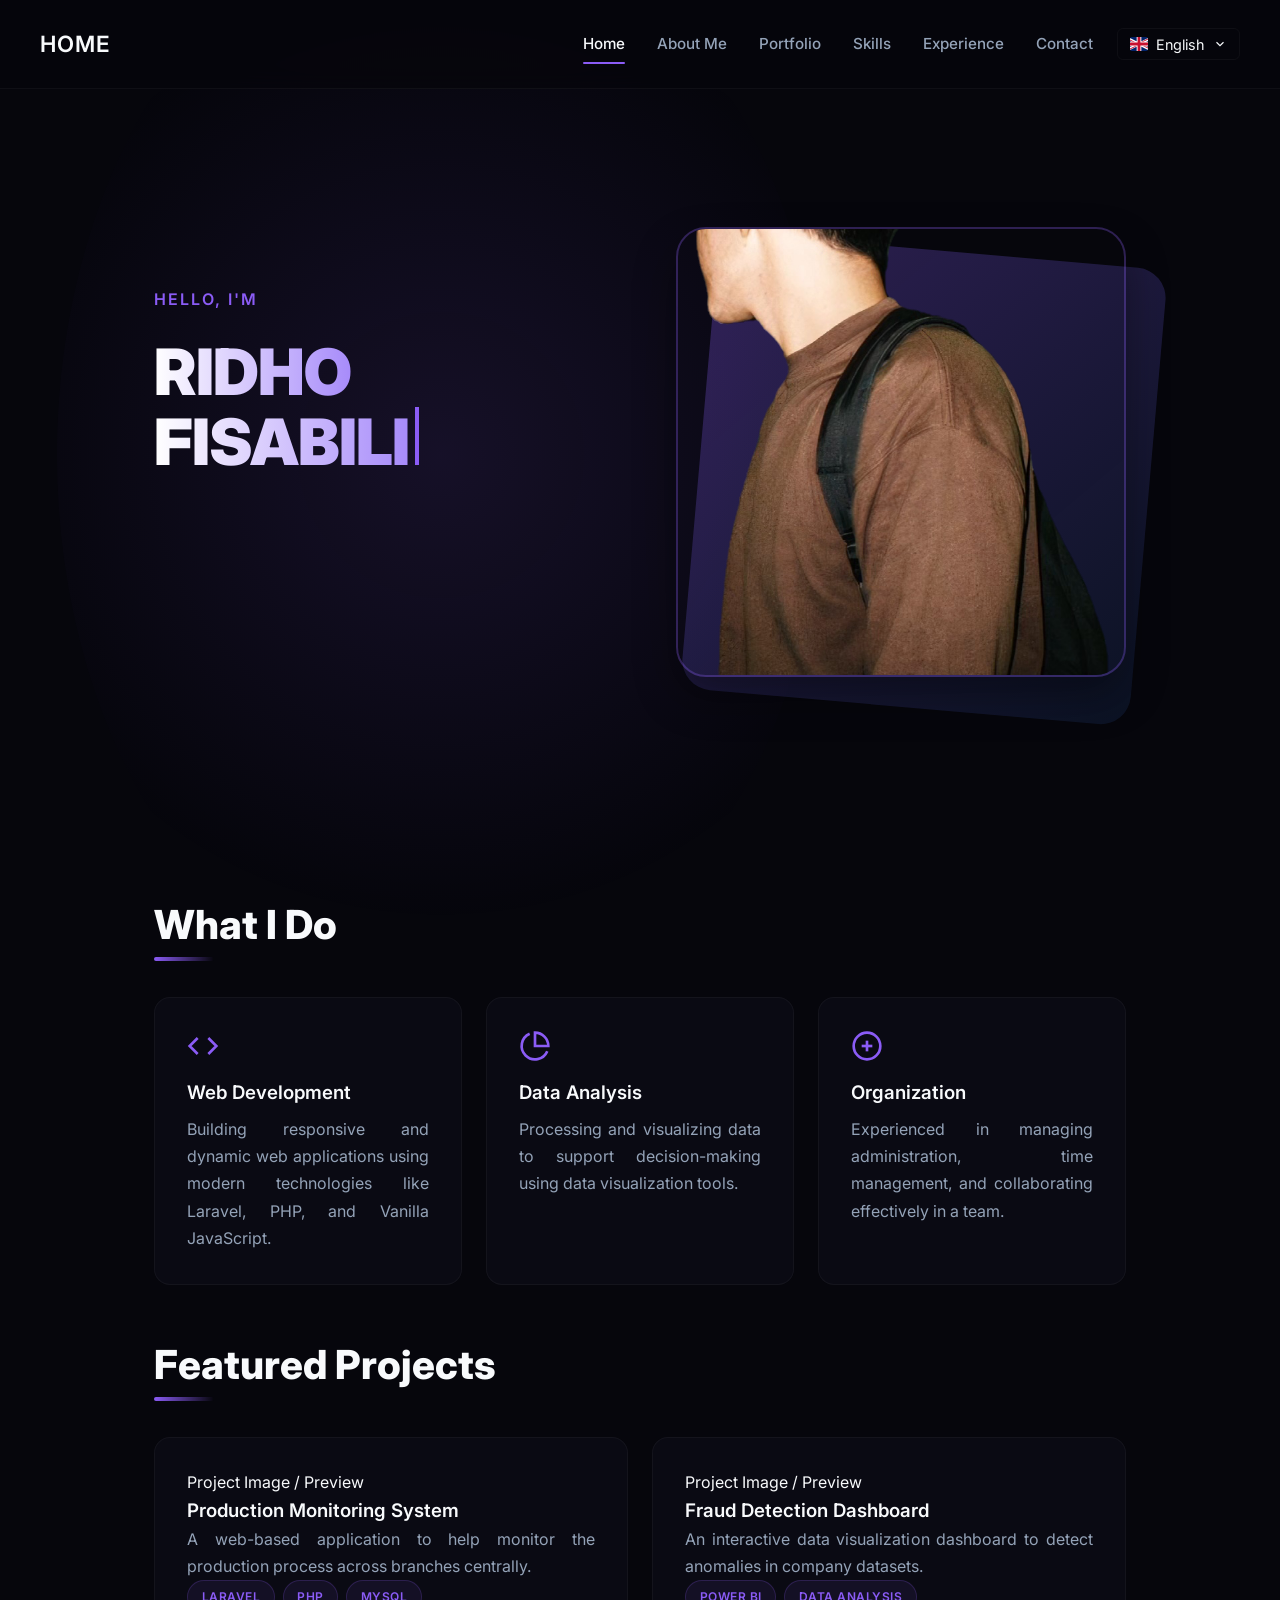
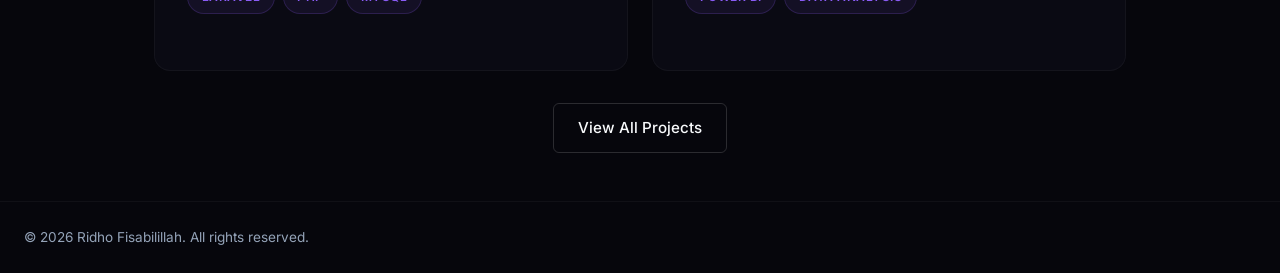
==== commit 9e213a3c: "update: portofolio clean" ====
--- a/index.html
+++ b/index.html
@@ -1,55 +1,24 @@
 <!DOCTYPE html>
 <html lang="en">
+
 <head>
     <meta charset="UTF-8">
     <meta name="viewport" content="width=device-width, initial-scale=1.0">
     <title>Ridho Fisabilillah - Portfolio</title>
-    <link rel="stylesheet" href="css/style.css">
-    <link rel="stylesheet" href="css/components.css">
-    <link rel="stylesheet" href="css/responsive.css">
+    <link rel="stylesheet" href="css/style.css?v=2">
+    <link rel="stylesheet" href="css/layout.css?v=6">
+    <link rel="stylesheet" href="css/animations.css?v=2">
+    <link rel="stylesheet" href="css/components.css?v=2">
+    <link rel="stylesheet" href="css/home.css?v=6">
+    <link rel="stylesheet" href="css/responsive.css?v=2">
 </head>
+
 <body>
     <!-- Global Loader -->
     <div class="loader-wrapper" id="global-loader">
         <div class="loader-circle"></div>
     </div>
 
-    <!-- Sidebar -->
-    <aside class="sidebar" id="sidebar">
-        <div class="profile-section">
-            <div class="profile-img"></div>
-            <h2 class="profile-name">Ridho Fisabilillah</h2>
-            <p class="profile-role" data-i18n="sidebar_role">Information Systems Student</p>
-        </div>
-        
-        <div class="contact-info">
-            <div class="contact-item">
-                <svg viewBox="0 0 24 24" fill="none" stroke="currentColor" stroke-width="2"><path d="M4 4h16c1.1 0 2 .9 2 2v12c0 1.1-.9 2-2 2H4c-1.1 0-2-.9-2-2V6c0-1.1.9-2 2-2z"></path><polyline points="22,6 12,13 2,6"></polyline></svg>
-                <a href="mailto:ridho@example.com">ridho@example.com</a>
-            </div>
-            <div class="contact-item">
-                <svg viewBox="0 0 24 24" fill="none" stroke="currentColor" stroke-width="2"><path d="M16 8a6 6 0 0 1 6 6v7h-4v-7a2 2 0 0 0-2-2 2 2 0 0 0-2 2v7h-4v-7a6 6 0 0 1 6-6z"></path><rect x="2" y="9" width="4" height="12"></rect><circle cx="4" cy="4" r="2"></circle></svg>
-                <a href="#">LinkedIn</a>
-            </div>
-            <div class="contact-item">
-                <svg viewBox="0 0 24 24" fill="none" stroke="currentColor" stroke-width="2"><path d="M9 19c-5 1.5-5-2.5-7-3m14 6v-3.87a3.37 3.37 0 0 0-.94-2.61c3.14-.35 6.44-1.54 6.44-7A5.44 5.44 0 0 0 20 4.77 5.07 5.07 0 0 0 19.91 1S18.73.65 16 2.48a13.38 13.38 0 0 0-7 0C6.27.65 5.09 1 5.09 1A5.07 5.07 0 0 0 5 4.77a5.44 5.44 0 0 0-1.5 3.78c0 5.42 3.3 6.61 6.44 7A3.37 3.37 0 0 0 9 18.13V22"></path></svg>
-                <a href="#">GitHub</a>
-            </div>
-            <div class="contact-item">
-                <svg viewBox="0 0 24 24" fill="none" stroke="currentColor" stroke-width="2"><rect x="2" y="2" width="20" height="20" rx="5" ry="5"></rect><path d="M16 11.37A4 4 0 1 1 12.63 8 4 4 0 0 1 16 11.37z"></path><line x1="17.5" y1="6.5" x2="17.51" y2="6.5"></line></svg>
-                <a href="#">Instagram</a>
-            </div>
-        </div>
-
-        <nav class="sidebar-nav">
-            <a href="index.html" class="active" data-i18n="nav_home">Home</a>
-            <a href="about.html" data-i18n="nav_about">About Me</a>
-            <a href="portfolio.html" data-i18n="nav_portfolio">Portfolio</a>
-            <a href="skills.html" data-i18n="nav_skills">Skills</a>
-            <a href="experience.html" data-i18n="nav_experience">Experience</a>
-            <a href="contact.html" data-i18n="nav_contact">Contact</a>
-        </nav>
-    </aside>
 
     <!-- Main Content -->
     <main class="main-content">
@@ -65,13 +34,15 @@
                     <a href="experience.html" data-i18n="nav_experience">Experience</a>
                     <a href="contact.html" data-i18n="nav_contact">Contact</a>
                 </div>
-                
+
                 <!-- Language Dropdown -->
                 <div class="lang-dropdown">
                     <button class="lang-btn" id="lang-btn">
                         <img src="assets/images/en-flag.svg" alt="English" class="flag-icon" id="current-flag">
                         <span id="current-lang">English</span>
-                        <svg viewBox="0 0 24 24" fill="none" stroke="currentColor" stroke-width="2"><polyline points="6 9 12 15 18 9"></polyline></svg>
+                        <svg viewBox="0 0 24 24" fill="none" stroke="currentColor" stroke-width="2">
+                            <polyline points="6 9 12 15 18 9"></polyline>
+                        </svg>
                     </button>
                     <div class="lang-menu" id="lang-menu">
                         <a href="#" data-lang="en" class="lang-option">
@@ -82,7 +53,6 @@
                         </a>
                     </div>
                 </div>
-
                 <button class="mobile-toggle" id="mobile-toggle" aria-label="Toggle menu" style="margin-left: 1rem;">
                     <svg viewBox="0 0 24 24" fill="none" stroke="currentColor" stroke-width="2" stroke-linecap="round" stroke-linejoin="round"><line x1="3" y1="12" x2="21" y2="12"></line><line x1="3" y1="6" x2="21" y2="6"></line><line x1="3" y1="18" x2="21" y2="18"></line></svg>
                 </button>
@@ -93,20 +63,38 @@
         <div class="page-container">
             <section class="hero-section mb-5">
                 <div class="hero-glow"></div>
-                <h2 class="section-subtitle reveal fade-up" data-i18n="home_greeting">HELLO, I'M</h2>
-                <h1 class="hero-title reveal fade-up delay-100">RIDHO FISABILILLAH</h1>
-                <h3 class="mb-3 text-light reveal fade-up delay-200" style="font-weight: 500; font-size: 1.25rem;" data-i18n="role">Information Systems Student</h3>
-                
-                <p class="mb-4 reveal fade-up delay-300" style="max-width: 850px; font-size: 1.05rem;" data-i18n="home_desc">
-                    A brief description of an Information Systems student with experience in web development, data processing, organization, and administration. Ready to actively contribute in a professional environment.
-                </p>
-                
-                <div class="badges-container mb-4 reveal fade-up delay-400">
-                    <a href="portfolio.html" class="btn btn-primary" data-i18n="btn_portfolio">View Portfolio</a>
-                    <a href="#" class="btn btn-outline">
-                        <span data-i18n="btn_cv">Download CV</span>
-                        <svg viewBox="0 0 24 24" fill="none" stroke="currentColor" stroke-width="2" style="width: 16px; height: 16px; margin-left: 0.5rem;"><path d="M21 15v4a2 2 0 0 1-2 2H5a2 2 0 0 1-2-2v-4"></path><polyline points="7 10 12 15 17 10"></polyline><line x1="12" y1="15" x2="12" y2="3"></line></svg>
-                    </a>
+                <div class="hero-content-wrapper">
+                    <div class="hero-text-content">
+                        <h2 class="section-subtitle hero-anim-1" data-i18n="home_greeting">HELLO, I'M</h2>
+                        <h1 class="hero-title" style="position: relative;">
+                            <!-- Ghost text to preserve exact height and prevent layout shift -->
+                            <span style="visibility: hidden;">RIDHO FISABILILLAH</span>
+                            <span id="typewriter-name" style="position: absolute; top: 0; left: 0; width: 100%;" data-text="RIDHO FISABILILLAH"></span>
+                        </h1>
+                        <h3 class="mb-3 text-light hero-anim-2" style="font-weight: 500; font-size: 1.25rem;"
+                            data-i18n="role">Information Systems Student</h3>
+
+
+                        <div class="badges-container mb-4 hero-anim-3">
+                            <a href="about.html" class="btn btn-outline" data-i18n="btn_more_me">More Me</a>
+                            <a href="#" class="btn btn-primary">
+                                <span data-i18n="btn_cv">Download CV</span>
+                                <svg viewBox="0 0 24 24" fill="none" stroke="currentColor" stroke-width="2"
+                                    style="width: 16px; height: 16px; margin-left: 0.5rem;">
+                                    <path d="M21 15v4a2 2 0 0 1-2 2H5a2 2 0 0 1-2-2v-4"></path>
+                                    <polyline points="7 10 12 15 17 10"></polyline>
+                                    <line x1="12" y1="15" x2="12" y2="3"></line>
+                                </svg>
+                            </a>
+                        </div>
+                    </div>
+                    <div class="hero-image-content hero-anim-0">
+                        <div class="hero-image-container">
+                            <!-- Placeholder image, user will change this -->
+                            <img src="assets/images/TES.png" alt="Ridho Fisabilillah" class="hero-img">
+                            <div class="hero-image-backdrop"></div>
+                        </div>
+                    </div>
                 </div>
             </section>
 
@@ -114,19 +102,35 @@
                 <h2 class="section-title animate-on-scroll" data-i18n="what_i_do">What I Do</h2>
                 <div class="grid-3 mt-4">
                     <div class="card animate-on-scroll">
-                        <svg viewBox="0 0 24 24" fill="none" stroke="currentColor" stroke-width="2" class="mb-2" style="width: 32px; height: 32px; color: var(--accent);"><polyline points="16 18 22 12 16 6"></polyline><polyline points="8 6 2 12 8 18"></polyline></svg>
+                        <svg viewBox="0 0 24 24" fill="none" stroke="currentColor" stroke-width="2" class="mb-2"
+                            style="width: 32px; height: 32px; color: var(--accent);">
+                            <polyline points="16 18 22 12 16 6"></polyline>
+                            <polyline points="8 6 2 12 8 18"></polyline>
+                        </svg>
                         <h3 class="mb-1">Web Development</h3>
-                        <p class="text-light" data-i18n="wd_web_desc">Building responsive and dynamic web applications using modern technologies like Laravel, PHP, and Vanilla JavaScript.</p>
+                        <p class="text-light" data-i18n="wd_web_desc">Building responsive and dynamic web applications
+                            using modern technologies like Laravel, PHP, and Vanilla JavaScript.</p>
                     </div>
                     <div class="card animate-on-scroll delay-100">
-                        <svg viewBox="0 0 24 24" fill="none" stroke="currentColor" stroke-width="2" class="mb-2" style="width: 32px; height: 32px; color: var(--accent);"><path d="M21.21 15.89A10 10 0 1 1 8 2.83"></path><path d="M22 12A10 10 0 0 0 12 2v10z"></path></svg>
+                        <svg viewBox="0 0 24 24" fill="none" stroke="currentColor" stroke-width="2" class="mb-2"
+                            style="width: 32px; height: 32px; color: var(--accent);">
+                            <path d="M21.21 15.89A10 10 0 1 1 8 2.83"></path>
+                            <path d="M22 12A10 10 0 0 0 12 2v10z"></path>
+                        </svg>
                         <h3 class="mb-1">Data Analysis</h3>
-                        <p class="text-light" data-i18n="wd_data_desc">Processing and visualizing data to support decision-making using data visualization tools.</p>
+                        <p class="text-light" data-i18n="wd_data_desc">Processing and visualizing data to support
+                            decision-making using data visualization tools.</p>
                     </div>
                     <div class="card animate-on-scroll delay-200">
-                        <svg viewBox="0 0 24 24" fill="none" stroke="currentColor" stroke-width="2" class="mb-2" style="width: 32px; height: 32px; color: var(--accent);"><circle cx="12" cy="12" r="10"></circle><line x1="12" y1="8" x2="12" y2="16"></line><line x1="8" y1="12" x2="16" y2="12"></line></svg>
+                        <svg viewBox="0 0 24 24" fill="none" stroke="currentColor" stroke-width="2" class="mb-2"
+                            style="width: 32px; height: 32px; color: var(--accent);">
+                            <circle cx="12" cy="12" r="10"></circle>
+                            <line x1="12" y1="8" x2="12" y2="16"></line>
+                            <line x1="8" y1="12" x2="16" y2="12"></line>
+                        </svg>
                         <h3 class="mb-1">Organization</h3>
-                        <p class="text-light" data-i18n="wd_org_desc">Experienced in managing administration, time management, and collaborating effectively in a team.</p>
+                        <p class="text-light" data-i18n="wd_org_desc">Experienced in managing administration, time
+                            management, and collaborating effectively in a team.</p>
                     </div>
                 </div>
             </section>
@@ -141,7 +145,8 @@
                         </div>
                         <div class="project-content">
                             <h3 class="project-title" data-i18n="proj1_title">Production Monitoring System</h3>
-                            <p class="project-desc" data-i18n="proj1_desc">A web-based application to help monitor the production process across branches centrally.</p>
+                            <p class="project-desc" data-i18n="proj1_desc">A web-based application to help monitor the
+                                production process across branches centrally.</p>
                             <div class="badges-container">
                                 <span class="badge">Laravel</span>
                                 <span class="badge">PHP</span>
@@ -156,7 +161,8 @@
                         </div>
                         <div class="project-content">
                             <h3 class="project-title" data-i18n="proj2_title">Fraud Detection Dashboard</h3>
-                            <p class="project-desc" data-i18n="proj2_desc">An interactive data visualization dashboard to detect anomalies in company datasets.</p>
+                            <p class="project-desc" data-i18n="proj2_desc">An interactive data visualization dashboard
+                                to detect anomalies in company datasets.</p>
                             <div class="badges-container">
                                 <span class="badge">Power BI</span>
                                 <span class="badge">Data Analysis</span>
@@ -177,6 +183,7 @@
     </main>
 
     <script src="js/lang.js"></script>
-    <script src="js/script.js"></script>
+    <script src="js/script.js?v=6"></script>
 </body>
-</html>
+
+</html>
--- a/css/style.css
+++ b/css/style.css
@@ -49,457 +49,3 @@
     word-break: break-word;
     line-height: 1.7;
 }
-
-/* Sidebar */
-.sidebar {
-    width: var(--sidebar-width);
-    background: var(--bg-secondary);
-    border-right: 1px solid var(--border);
-    position: fixed;
-    height: 100vh;
-    display: flex;
-    flex-direction: column;
-    padding: 3rem 1.5rem;
-    overflow-y: auto;
-    z-index: 100;
-    transition: transform 0.3s cubic-bezier(0.4, 0, 0.2, 1);
-    box-shadow: 10px 0 30px rgba(0, 0, 0, 0.3);
-}
-
-.sidebar::-webkit-scrollbar {
-    width: 5px;
-}
-.sidebar::-webkit-scrollbar-thumb {
-    background-color: var(--accent);
-    border-radius: 4px;
-}
-
-.profile-section {
-    text-align: center;
-    margin-bottom: 2.5rem;
-    padding-bottom: 2.5rem;
-    border-bottom: 1px solid var(--border);
-    position: relative;
-}
-
-.profile-img {
-    width: 130px;
-    height: 130px;
-    border-radius: 50%;
-    object-fit: cover;
-    margin-bottom: 1.5rem;
-    background-color: var(--bg-card);
-    display: inline-block;
-    padding: 4px;
-    border: 2px solid transparent;
-    background-image: linear-gradient(var(--bg-secondary), var(--bg-secondary)), linear-gradient(135deg, var(--accent), #3b82f6);
-    background-origin: border-box;
-    background-clip: content-box, border-box;
-    box-shadow: 0 10px 25px -5px rgba(139, 92, 246, 0.4);
-    transition: transform 0.4s cubic-bezier(0.175, 0.885, 0.32, 1.275), box-shadow 0.4s cubic-bezier(0.175, 0.885, 0.32, 1.275);
-}
-
-.profile-img:hover {
-    transform: scale(1.05) translateY(-5px);
-    box-shadow: 0 15px 35px -5px rgba(139, 92, 246, 0.6);
-}
-
-.profile-name {
-    font-size: 1.4rem;
-    margin-bottom: 0.4rem;
-    color: var(--text-primary);
-    font-weight: 800;
-    letter-spacing: 0.5px;
-    background: linear-gradient(to right, #fff, #94a3b8);
-    -webkit-background-clip: text;
-    -webkit-text-fill-color: transparent;
-}
-
-.profile-role {
-    font-size: 0.7rem;
-    color: var(--accent);
-    font-weight: 600;
-    text-transform: uppercase;
-    letter-spacing: 0.5px;
-    opacity: 0.9;
-    background: rgba(139, 92, 246, 0.1);
-    padding: 0.5rem 0.8rem;
-    border-radius: 12px;
-    display: inline-block;
-    border: 1px solid rgba(139, 92, 246, 0.2);
-    line-height: 1.5;
-    text-align: center;
-}
-
-.contact-info {
-    font-size: 0.85rem;
-    color: var(--text-secondary);
-    display: flex;
-    flex-direction: column;
-    gap: 0.5rem;
-}
-
-.contact-item {
-    display: flex;
-    align-items: center;
-    gap: 1rem;
-    padding: 0.85rem 1rem;
-    border-radius: 10px;
-    background: rgba(255, 255, 255, 0.015);
-    border: 1px solid var(--border);
-    transition: transform 0.3s ease, background-color 0.3s ease, border-color 0.3s ease;
-    position: relative;
-    overflow: hidden;
-}
-
-.contact-item::before {
-    content: '';
-    position: absolute;
-    top: 0;
-    left: 0;
-    width: 3px;
-    height: 100%;
-    background: var(--accent);
-    transform: scaleY(0);
-    transition: transform 0.3s ease;
-    transform-origin: bottom;
-}
-
-.contact-item:hover {
-    background: rgba(139, 92, 246, 0.05);
-    border-color: rgba(139, 92, 246, 0.2);
-    transform: translateX(4px);
-    box-shadow: 0 4px 12px rgba(0, 0, 0, 0.1);
-}
-
-.contact-item:hover::before {
-    transform: scaleY(1);
-    transform-origin: top;
-}
-
-.contact-item svg {
-    color: var(--accent);
-    width: 18px;
-    height: 18px;
-    flex-shrink: 0;
-    transition: transform 0.3s ease, color 0.3s ease;
-}
-
-.contact-item:hover svg {
-    transform: scale(1.1) rotate(5deg);
-    color: var(--accent-hover);
-}
-
-.contact-item a, .contact-item span {
-    color: var(--text-secondary);
-    text-decoration: none;
-    transition: color 0.3s ease;
-    word-break: break-all;
-    font-weight: 500;
-}
-
-.contact-item a:hover {
-    color: var(--text-primary);
-}
-
-/* Mobile Nav in Sidebar (Hidden on desktop) */
-.sidebar-nav {
-    display: none;
-}
-
-/* Main Content */
-.main-content {
-    flex: 1;
-    margin-left: var(--sidebar-width);
-    display: flex;
-    flex-direction: column;
-    min-height: 100vh;
-    width: calc(100% - var(--sidebar-width));
-}
-
-/* Top Navbar */
-.topbar {
-    background-color: rgba(6, 6, 12, 0.85); /* Matches new --bg-primary */
-    backdrop-filter: blur(12px);
-    -webkit-backdrop-filter: blur(12px);
-    padding: clamp(1rem, 2vw, 1.5rem) clamp(1.5rem, 4vw, 2.5rem);
-    display: flex;
-    justify-content: space-between;
-    align-items: center;
-    border-bottom: 1px solid var(--border);
-    position: sticky;
-    top: 0;
-    z-index: 90;
-}
-
-.page-title {
-    font-size: 1.4rem;
-    font-weight: 600;
-    text-transform: uppercase;
-    letter-spacing: 1px;
-}
-
-.nav-links {
-    display: flex;
-    gap: 2rem;
-}
-
-.nav-links a {
-    color: var(--text-secondary);
-    text-decoration: none;
-    font-size: 0.95rem;
-    font-weight: 500;
-    transition: color 0.3s ease;
-    position: relative;
-    padding: 0.5rem 0;
-}
-
-.nav-links a:hover {
-    color: var(--accent-hover);
-}
-
-.nav-links a.active {
-    color: var(--text-primary);
-}
-
-.nav-links a::after {
-    content: '';
-    position: absolute;
-    bottom: 0;
-    left: 50%;
-    transform: translateX(-50%);
-    width: 0;
-    height: 2px;
-    background-color: var(--accent);
-    border-radius: 2px;
-    transition: width 0.3s ease, background-color 0.3s ease;
-}
-
-@media (hover: hover) {
-    .nav-links a:hover::after {
-        width: 100%;
-        background-color: var(--accent-hover);
-    }
-}
-
-.nav-links a.active::after {
-    width: 100%;
-}
-
-/* Mobile Toggle */
-.mobile-toggle {
-    display: none;
-    background: none;
-    border: none;
-    color: var(--text-primary);
-    cursor: pointer;
-    padding: 0.5rem;
-    border-radius: 4px;
-    transition: background-color 0.3s ease;
-}
-
-.mobile-toggle:hover {
-    background-color: var(--bg-secondary);
-}
-
-.mobile-toggle svg {
-    width: 24px;
-    height: 24px;
-}
-
-/* Page Container */
-.page-container {
-    padding: clamp(1.5rem, 4vw, 3rem) clamp(1.5rem, 5vw, 4rem);
-    flex: 1;
-    width: 100%;
-    max-width: 1100px;
-    margin: 0 auto;
-    animation: pageEnter 0.6s cubic-bezier(0.22, 1, 0.36, 1) forwards;
-    opacity: 0;
-}
-
-@keyframes pageEnter {
-    from { opacity: 0; transform: translateY(15px); }
-    to { opacity: 1; transform: translateY(0); }
-}
-
-@keyframes pageLeave {
-    from { opacity: 1; transform: translateY(0); }
-    to { opacity: 0; transform: translateY(-15px); }
-}
-
-/* Global Loader */
-.loader-wrapper {
-    position: fixed;
-    top: 0;
-    left: var(--sidebar-width);
-    width: calc(100vw - var(--sidebar-width));
-    height: 100vh;
-    background-color: var(--bg-primary);
-    display: flex;
-    justify-content: center;
-    align-items: center;
-    z-index: 9999;
-    transition: opacity 0.5s ease, visibility 0.5s ease;
-}
-
-.loader-wrapper.fade-out {
-    opacity: 0;
-    visibility: hidden;
-}
-
-.loader-circle {
-    width: 40px;
-    height: 40px;
-    border: 3px solid rgba(139, 92, 246, 0.2);
-    border-top-color: var(--accent);
-    border-radius: 50%;
-    animation: spin 1s linear infinite;
-}
-
-@keyframes spin {
-    to { transform: rotate(360deg); }
-}
-
-/* Footer */
-footer {
-    text-align: center;
-    padding: 1.5rem;
-    color: var(--text-secondary);
-    font-size: 0.85rem;
-    border-top: 1px solid var(--border);
-}
-
-/* Language Dropdown */
-.lang-dropdown {
-    position: relative;
-    margin-left: 1.5rem;
-}
-
-.lang-btn {
-    display: flex;
-    align-items: center;
-    gap: 0.5rem;
-    background: transparent;
-    border: 1px solid var(--border);
-    color: var(--text-primary);
-    padding: 0.4rem 0.75rem;
-    border-radius: 6px;
-    cursor: pointer;
-    font-family: inherit;
-    font-size: 0.9rem;
-    transition: background-color 0.3s ease, color 0.3s ease;
-}
-
-.lang-btn:hover {
-    background-color: rgba(255, 255, 255, 0.05);
-}
-
-.lang-btn svg {
-    width: 14px;
-    height: 14px;
-    transition: transform 0.3s ease;
-}
-
-.lang-btn.active svg {
-    transform: rotate(180deg);
-}
-
-.flag-icon {
-    width: 18px;
-    height: 14px;
-    object-fit: cover;
-    border-radius: 2px;
-}
-
-.lang-menu {
-    position: absolute;
-    top: 110%;
-    right: 0;
-    background-color: var(--bg-card);
-    border: 1px solid var(--border);
-    border-radius: 6px;
-    min-width: 130px;
-    box-shadow: 0 4px 12px rgba(0,0,0,0.2);
-    display: flex;
-    flex-direction: column;
-    opacity: 0;
-    visibility: hidden;
-    transform: translateY(10px);
-    transition: opacity 0.3s ease, visibility 0.3s ease, transform 0.3s ease;
-    z-index: 100;
-}
-
-.lang-menu.active {
-    opacity: 1;
-    visibility: visible;
-    transform: translateY(0);
-}
-
-.lang-option {
-    display: flex;
-    align-items: center;
-    gap: 0.5rem;
-    padding: 0.6rem 1rem;
-    color: var(--text-secondary);
-    text-decoration: none;
-    font-size: 0.9rem;
-    transition: background-color 0.2s;
-}
-
-.lang-option:hover {
-    background-color: rgba(255, 255, 255, 0.05);
-    color: var(--text-primary);
-}
-
-/* Core Animation System (Phase 1) */
-.reveal, .animate-on-scroll {
-    opacity: 0;
-    will-change: opacity, transform;
-    transition: all var(--transition-smooth);
-}
-
-/* Variations */
-.reveal.fade-up, .animate-on-scroll {
-    transform: translateY(40px);
-}
-.reveal.fade-in {
-    transform: translateY(0);
-}
-.reveal.slide-left {
-    transform: translateX(-40px);
-}
-.reveal.slide-right {
-    transform: translateX(40px);
-}
-.reveal.scale-in {
-    transform: scale(0.9);
-}
-
-/* Active State */
-.reveal.is-visible, .animate-on-scroll.is-visible {
-    opacity: 1;
-    transform: translate(0) scale(1);
-}
-
-/* Stagger Delays */
-.delay-100 { transition-delay: 100ms; }
-.delay-200 { transition-delay: 200ms; }
-.delay-300 { transition-delay: 300ms; }
-.delay-400 { transition-delay: 400ms; }
-.delay-500 { transition-delay: 500ms; }
-
-/* Accessibility: Reduced Motion */
-@media (prefers-reduced-motion: reduce) {
-    *, *::before, *::after {
-        animation-duration: 0.01ms !important;
-        animation-iteration-count: 1 !important;
-        transition-duration: 0.01ms !important;
-        scroll-behavior: auto !important;
-    }
-    .reveal, .animate-on-scroll {
-        opacity: 1 !important;
-        transform: none !important;
-        transition: none !important;
-    }
-}
--- a/css/layout.css
+++ b/css/layout.css
@@ -0,0 +1,362 @@
+/* Sidebar */
+.sidebar {
+    width: var(--sidebar-width);
+    background: var(--bg-secondary);
+    border-right: 1px solid var(--border);
+    position: fixed;
+    height: 100vh;
+    display: flex;
+    flex-direction: column;
+    padding: 3rem 1.5rem;
+    overflow-y: auto;
+    z-index: 100;
+    transition: transform 0.3s cubic-bezier(0.4, 0, 0.2, 1), opacity 0.3s ease, filter 0.3s ease;
+    box-shadow: 10px 0 30px rgba(0, 0, 0, 0.3);
+}
+
+.sidebar::-webkit-scrollbar {
+    width: 5px;
+}
+
+.sidebar::-webkit-scrollbar-thumb {
+    background-color: var(--accent);
+    border-radius: 4px;
+}
+
+.profile-section {
+    text-align: center;
+    margin-bottom: 2.5rem;
+    padding-bottom: 2.5rem;
+    border-bottom: 1px solid var(--border);
+    position: relative;
+}
+
+.profile-img {
+    width: 130px;
+    height: 130px;
+    border-radius: 50%;
+    object-fit: cover;
+    margin-bottom: 1.5rem;
+    background-color: var(--bg-card);
+    display: inline-block;
+    padding: 4px;
+    border: 2px solid transparent;
+    background-image: linear-gradient(var(--bg-secondary), var(--bg-secondary)), linear-gradient(135deg, var(--accent), #3b82f6);
+    background-origin: border-box;
+    background-clip: content-box, border-box;
+    box-shadow: 0 10px 25px -5px rgba(139, 92, 246, 0.4);
+    transition: transform 0.4s cubic-bezier(0.175, 0.885, 0.32, 1.275), box-shadow 0.4s cubic-bezier(0.175, 0.885, 0.32, 1.275);
+}
+
+.profile-img:hover {
+    transform: scale(1.05) translateY(-5px);
+    box-shadow: 0 15px 35px -5px rgba(139, 92, 246, 0.6);
+}
+
+.profile-name {
+    font-size: 1.4rem;
+    margin-bottom: 0.4rem;
+    color: var(--text-primary);
+    font-weight: 800;
+    letter-spacing: 0.5px;
+    background: linear-gradient(to right, #fff, #94a3b8);
+    -webkit-background-clip: text;
+    -webkit-text-fill-color: transparent;
+}
+
+.profile-role {
+    font-size: 0.7rem;
+    color: var(--accent);
+    font-weight: 600;
+    text-transform: uppercase;
+    letter-spacing: 0.5px;
+    opacity: 0.9;
+    background: rgba(139, 92, 246, 0.1);
+    padding: 0.5rem 0.8rem;
+    border-radius: 12px;
+    display: inline-block;
+    border: 1px solid rgba(139, 92, 246, 0.2);
+    line-height: 1.5;
+    text-align: center;
+}
+
+.contact-info {
+    font-size: 0.85rem;
+    color: var(--text-secondary);
+    display: flex;
+    flex-direction: column;
+    gap: 0.5rem;
+}
+
+.contact-item {
+    display: flex;
+    align-items: center;
+    gap: 1rem;
+    padding: 0.85rem 1rem;
+    border-radius: 10px;
+    background: rgba(255, 255, 255, 0.015);
+    border: 1px solid var(--border);
+    transition: transform 0.3s ease, background-color 0.3s ease, border-color 0.3s ease;
+    position: relative;
+    overflow: hidden;
+}
+
+.contact-item::before {
+    content: '';
+    position: absolute;
+    top: 0;
+    left: 0;
+    width: 3px;
+    height: 100%;
+    background: var(--accent);
+    transform: scaleY(0);
+    transition: transform 0.3s ease;
+    transform-origin: bottom;
+}
+
+.contact-item:hover {
+    background: rgba(139, 92, 246, 0.05);
+    border-color: rgba(139, 92, 246, 0.2);
+    transform: translateX(4px);
+    box-shadow: 0 4px 12px rgba(0, 0, 0, 0.1);
+}
+
+.contact-item:hover::before {
+    transform: scaleY(1);
+    transform-origin: top;
+}
+
+.contact-item svg {
+    color: var(--accent);
+    width: 18px;
+    height: 18px;
+    flex-shrink: 0;
+    transition: transform 0.3s ease, color 0.3s ease;
+}
+
+.contact-item:hover svg {
+    transform: scale(1.1) rotate(5deg);
+    color: var(--accent-hover);
+}
+
+.contact-item a,
+.contact-item span {
+    color: var(--text-secondary);
+    text-decoration: none;
+    transition: color 0.3s ease;
+    word-break: break-all;
+    font-weight: 500;
+}
+
+.contact-item a:hover {
+    color: var(--text-primary);
+}
+
+/* Mobile Nav in Sidebar (Hidden on desktop) */
+.sidebar-nav {
+    display: none;
+}
+
+/* Main Content */
+.main-content {
+    flex: 1;
+    margin-left: 0;
+    display: flex;
+    flex-direction: column;
+    min-height: 100vh;
+    width: 100%;
+}
+
+/* Top Navbar */
+.topbar {
+    background-color: rgba(6, 6, 12, 0.85);
+    /* Matches new --bg-primary */
+    backdrop-filter: blur(12px);
+    -webkit-backdrop-filter: blur(12px);
+    padding: clamp(1rem, 2vw, 1.5rem) clamp(1.5rem, 4vw, 2.5rem);
+    display: flex;
+    justify-content: space-between;
+    align-items: center;
+    border-bottom: 1px solid var(--border);
+    position: relative;
+    z-index: 90;
+}
+
+
+
+.page-title {
+    font-size: 1.4rem;
+    font-weight: 600;
+    text-transform: uppercase;
+    letter-spacing: 1px;
+}
+
+.nav-links {
+    display: flex;
+    gap: 2rem;
+}
+
+.nav-links a {
+    color: var(--text-secondary);
+    text-decoration: none;
+    font-size: 0.95rem;
+    font-weight: 500;
+    transition: color 0.3s ease;
+    position: relative;
+    padding: 0.5rem 0;
+}
+
+.nav-links a:hover {
+    color: var(--accent-hover);
+}
+
+.nav-links a.active {
+    color: var(--text-primary);
+}
+
+.nav-links a::after {
+    content: '';
+    position: absolute;
+    bottom: 0;
+    left: 50%;
+    transform: translateX(-50%);
+    width: 0;
+    height: 2px;
+    background-color: var(--accent);
+    border-radius: 2px;
+    transition: width 0.3s ease, background-color 0.3s ease;
+}
+
+@media (hover: hover) {
+    .nav-links a:hover::after {
+        width: 100%;
+        background-color: var(--accent-hover);
+    }
+}
+
+.nav-links a.active::after {
+    width: 100%;
+}
+
+/* Mobile Toggle */
+.mobile-toggle {
+    display: none;
+    background: none;
+    border: none;
+    color: var(--text-primary);
+    cursor: pointer;
+    padding: 0.5rem;
+    border-radius: 4px;
+    transition: background-color 0.3s ease;
+}
+
+.mobile-toggle:hover {
+    background-color: var(--bg-secondary);
+}
+
+.mobile-toggle svg {
+    width: 24px;
+    height: 24px;
+}
+
+/* Page Container */
+.page-container {
+    padding: clamp(1.5rem, 4vw, 3rem) clamp(1.5rem, 5vw, 4rem);
+    flex: 1;
+    width: 100%;
+    max-width: 1100px;
+    margin: 0 auto;
+    animation: pageEnter 0.6s cubic-bezier(0.22, 1, 0.36, 1) forwards;
+    opacity: 0;
+}
+
+/* Footer */
+footer {
+    text-align: center;
+    padding: 1.5rem;
+    color: var(--text-secondary);
+    font-size: 0.85rem;
+    border-top: 1px solid var(--border);
+}
+
+/* Language Dropdown */
+.lang-dropdown {
+    position: relative;
+    margin-left: 1.5rem;
+}
+
+.lang-btn {
+    display: flex;
+    align-items: center;
+    gap: 0.5rem;
+    background: transparent;
+    border: 1px solid var(--border);
+    color: var(--text-primary);
+    padding: 0.4rem 0.75rem;
+    border-radius: 6px;
+    cursor: pointer;
+    font-family: inherit;
+    font-size: 0.9rem;
+    transition: background-color 0.3s ease, color 0.3s ease;
+}
+
+.lang-btn:hover {
+    background-color: rgba(255, 255, 255, 0.05);
+}
+
+.lang-btn svg {
+    width: 14px;
+    height: 14px;
+    transition: transform 0.3s ease;
+}
+
+.lang-btn.active svg {
+    transform: rotate(180deg);
+}
+
+.flag-icon {
+    width: 18px;
+    height: 14px;
+    object-fit: cover;
+    border-radius: 2px;
+}
+
+.lang-menu {
+    position: absolute;
+    top: 110%;
+    right: 0;
+    background-color: var(--bg-card);
+    border: 1px solid var(--border);
+    border-radius: 6px;
+    min-width: 130px;
+    box-shadow: 0 4px 12px rgba(0, 0, 0, 0.2);
+    display: flex;
+    flex-direction: column;
+    opacity: 0;
+    visibility: hidden;
+    transform: translateY(10px);
+    transition: opacity 0.3s ease, visibility 0.3s ease, transform 0.3s ease;
+    z-index: 100;
+}
+
+.lang-menu.active {
+    opacity: 1;
+    visibility: visible;
+    transform: translateY(0);
+}
+
+.lang-option {
+    display: flex;
+    align-items: center;
+    gap: 0.5rem;
+    padding: 0.6rem 1rem;
+    color: var(--text-secondary);
+    text-decoration: none;
+    font-size: 0.9rem;
+    transition: background-color 0.2s;
+}
+
+.lang-option:hover {
+    background-color: rgba(255, 255, 255, 0.05);
+    color: var(--text-primary);
+}
--- a/css/animations.css
+++ b/css/animations.css
@@ -0,0 +1,125 @@
+@keyframes pageEnter {
+    from { opacity: 0; transform: translateY(15px); }
+    to { opacity: 1; transform: translateY(0); }
+}
+
+@keyframes pageLeave {
+    from { opacity: 1; transform: translateY(0); }
+    to { opacity: 0; transform: translateY(-15px); }
+}
+
+/* Global Loader */
+.loader-wrapper {
+    position: fixed;
+    top: 0;
+    left: var(--sidebar-width);
+    width: calc(100vw - var(--sidebar-width));
+    height: 100vh;
+    background-color: var(--bg-primary);
+    display: flex;
+    justify-content: center;
+    align-items: center;
+    z-index: 9999;
+    transition: opacity 0.5s ease, visibility 0.5s ease;
+}
+
+.loader-wrapper.fade-out {
+    opacity: 0;
+    visibility: hidden;
+}
+
+.loader-circle {
+    width: 40px;
+    height: 40px;
+    border: 3px solid rgba(139, 92, 246, 0.2);
+    border-top-color: var(--accent);
+    border-radius: 50%;
+    animation: spin 1s linear infinite;
+}
+
+@keyframes spin {
+    to { transform: rotate(360deg); }
+}
+
+/* Core Animation System (Phase 1) */
+.reveal, .animate-on-scroll {
+    opacity: 0;
+    will-change: opacity, transform;
+    transition: all var(--transition-smooth);
+}
+
+/* Variations */
+.reveal.fade-up, .animate-on-scroll {
+    transform: translateY(40px);
+}
+.reveal.fade-up.reverse-anim, .animate-on-scroll.reverse-anim {
+    transform: translateY(-40px);
+}
+.reveal.fade-in {
+    transform: translateY(0);
+}
+.reveal.slide-left {
+    transform: translateX(-40px);
+}
+.reveal.slide-left.reverse-anim {
+    transform: translateX(40px);
+}
+.reveal.slide-right {
+    transform: translateX(40px);
+}
+.reveal.slide-right.reverse-anim {
+    transform: translateX(-40px);
+}
+.reveal.scale-in {
+    transform: scale(0.9);
+}
+
+/* Active State */
+.reveal.is-visible, .animate-on-scroll.is-visible {
+    opacity: 1;
+    transform: translate(0) scale(1);
+}
+
+/* Stagger Delays */
+.delay-100 { transition-delay: 100ms; }
+.delay-200 { transition-delay: 200ms; }
+.delay-300 { transition-delay: 300ms; }
+.delay-400 { transition-delay: 400ms; }
+.delay-500 { transition-delay: 500ms; }
+
+/* Accessibility: Reduced Motion */
+@media (prefers-reduced-motion: reduce) {
+    *, *::before, *::after {
+        animation-duration: 0.01ms !important;
+        animation-iteration-count: 1 !important;
+        transition-duration: 0.01ms !important;
+        scroll-behavior: auto !important;
+    }
+    .reveal, .animate-on-scroll {
+        opacity: 1 !important;
+        transform: none !important;
+        transition: none !important;
+    }
+}
+
+/* Language Text Change Animations */
+.lang-exit {
+    opacity: 0 !important;
+    transform: translateY(8px) scale(0.98) !important;
+    transition: opacity 0.3s ease, transform 0.3s ease !important;
+}
+
+.lang-enter {
+    animation: textEnterLang 0.4s cubic-bezier(0.175, 0.885, 0.32, 1.275) forwards;
+}
+
+@keyframes textEnterLang {
+    from {
+        opacity: 0;
+        transform: translateY(-8px) scale(0.98);
+    }
+    to {
+        opacity: 1;
+        transform: translateY(0) scale(1);
+    }
+}
--- a/css/components.css
+++ b/css/components.css
@@ -48,45 +48,6 @@
 .btn:focus-visible {
     outline: 2px solid var(--accent);
     outline-offset: 3px;
-}
-
-/* Hero Section Animasi (Phase 3) */
-.hero-section {
-    position: relative;
-    z-index: 1;
-}
-
-.hero-glow {
-    position: absolute;
-    top: -20%;
-    left: -10%;
-    width: 60vw;
-    max-width: 800px;
-    height: 140%;
-    background: radial-gradient(circle, rgba(139, 92, 246, 0.12) 0%, rgba(139, 92, 246, 0) 70%);
-    border-radius: 50%;
-    z-index: -1;
-    pointer-events: none;
-    animation: floatGlow 15s ease-in-out infinite alternate;
-}
-
-@keyframes floatGlow {
-    0% { transform: translate(0, 0) scale(1); }
-    33% { transform: translate(5%, 8%) scale(1.05); }
-    66% { transform: translate(-2%, 5%) scale(0.95); }
-    100% { transform: translate(-5%, -5%) scale(1); }
-}
-
-/* Section Typography */
-.hero-title {
-    font-size: clamp(2.5rem, 6vw + 1rem, 4.5rem);
-    font-weight: 900;
-    line-height: 1.1;
-    margin-bottom: clamp(0.5rem, 2vw, 1rem);
-    background: linear-gradient(to right, #ffffff, #a78bfa);
-    -webkit-background-clip: text;
-    -webkit-text-fill-color: transparent;
-    letter-spacing: -1px;
 }
 
 .section-title {
@@ -165,55 +126,6 @@
     }
 }
 
-/* Project Cards */
-.project-card {
-    padding: 0;
-    overflow: hidden;
-    border-radius: 16px;
-}
-
-.project-img-wrapper {
-    height: 220px;
-    background-color: rgba(255,255,255,0.02);
-    display: flex;
-    align-items: center;
-    justify-content: center;
-    border-bottom: 1px solid var(--border);
-    color: var(--text-secondary);
-    overflow: hidden;
-}
-
-.project-img-wrapper img {
-    width: 100%;
-    height: 100%;
-    object-fit: cover;
-    transition: transform 0.6s cubic-bezier(0.4, 0, 0.2, 1);
-}
-
-@media (hover: hover) {
-    .project-card:hover .project-img-wrapper img {
-        transform: scale(1.08);
-    }
-}
-
-.project-content {
-    padding: clamp(1.25rem, 3vw, 1.75rem);
-    display: flex;
-    flex-direction: column;
-    flex: 1;
-}
-
-.project-title {
-    font-size: 1.25rem;
-    margin-bottom: 0.75rem;
-}
-
-.project-desc {
-    font-size: 0.95rem;
-    color: var(--text-secondary);
-    margin-bottom: 1.5rem;
-    flex: 1;
-}
 
 /* Badges */
 .badge {
@@ -245,127 +157,4 @@
     margin-bottom: 1.5rem;
 }
 
-/* Form Styles */
-.form-group {
-    margin-bottom: 1.5rem;
-}
 
-.form-label {
-    display: block;
-    margin-bottom: 0.5rem;
-    font-size: 0.95rem;
-    color: var(--text-secondary);
-    font-weight: 500;
-}
-
-.form-control {
-    width: 100%;
-    padding: 1rem 1.2rem;
-    background-color: rgba(255, 255, 255, 0.02);
-    border: 1px solid var(--border);
-    border-radius: 8px;
-    color: var(--text-primary);
-    font-family: 'Inter', sans-serif;
-    font-size: 0.95rem;
-    transition: background-color 0.3s ease, border-color 0.3s ease, box-shadow 0.3s ease;
-}
-
-.form-control:focus {
-    outline: none;
-    border-color: var(--accent);
-    background-color: rgba(255, 255, 255, 0.04);
-    box-shadow: 0 0 0 4px rgba(139, 92, 246, 0.15);
-}
-
-.form-control::placeholder {
-    color: rgba(184, 184, 208, 0.5);
-}
-
-textarea.form-control {
-    resize: vertical;
-    min-height: 150px;
-}
-
-/* Timeline (Experience) */
-.timeline {
-    position: relative;
-    max-width: 800px;
-    margin: 0 auto;
-}
-
-.timeline::before {
-    content: '';
-    position: absolute;
-    top: 0;
-    left: 15px;
-    height: 100%;
-    width: 2px;
-    background-color: var(--border);
-    transform-origin: top;
-    animation: drawLine 1.5s cubic-bezier(0.22, 1, 0.36, 1) forwards;
-}
-
-@keyframes drawLine {
-    0% { transform: scaleY(0); }
-    100% { transform: scaleY(1); }
-}
-
-.timeline-item {
-    position: relative;
-    padding-left: 3rem;
-    margin-bottom: 2.5rem;
-}
-
-.timeline-item:last-child {
-    margin-bottom: 0;
-}
-
-.timeline-dot {
-    position: absolute;
-    left: 9px;
-    top: 5px;
-    width: 14px;
-    height: 14px;
-    border-radius: 50%;
-    background-color: var(--accent);
-    border: 3px solid var(--bg-primary);
-    box-shadow: 0 0 0 2px var(--accent);
-}
-
-.timeline-date {
-    font-size: 0.85rem;
-    color: var(--accent);
-    font-weight: 600;
-    margin-bottom: 0.5rem;
-    display: inline-block;
-    background-color: rgba(155, 108, 255, 0.1);
-    padding: 0.25rem 0.75rem;
-    border-radius: 20px;
-}
-
-.timeline-title {
-    font-size: 1.25rem;
-    margin-bottom: 0.25rem;
-    color: var(--text-primary);
-}
-
-.timeline-subtitle {
-    font-size: 1rem;
-    color: var(--text-secondary);
-    margin-bottom: 1rem;
-    font-weight: 500;
-}
-
-.timeline-desc {
-    color: var(--text-secondary);
-}
-
-.timeline-desc ul {
-    list-style-type: disc;
-    padding-left: 1.25rem;
-    margin-top: 0.5rem;
-}
-
-.timeline-desc li {
-    margin-bottom: 0.5rem;
-}
--- a/css/home.css
+++ b/css/home.css
@@ -0,0 +1,160 @@
+/* Hero Section Animasi (Phase 3) */
+.hero-section {
+    position: relative;
+    z-index: 1;
+    min-height: calc(100vh - 120px);
+    display: flex;
+    flex-direction: column;
+    justify-content: center;
+    margin-top: 2rem; /* Breathing room on mobile */
+}
+
+.hero-glow {
+    position: absolute;
+    top: -20%;
+    left: -10%;
+    width: 60vw;
+    max-width: 800px;
+    height: 140%;
+    background: radial-gradient(circle, rgba(139, 92, 246, 0.12) 0%, rgba(139, 92, 246, 0) 70%);
+    border-radius: 50%;
+    z-index: -1;
+    pointer-events: none;
+    animation: floatGlow 15s ease-in-out infinite alternate;
+}
+
+.hero-content-wrapper {
+    display: flex;
+    align-items: center;
+    gap: 3rem;
+    flex-direction: column-reverse; /* text below image on mobile */
+}
+
+.hero-text-content {
+    flex: 1;
+}
+
+.hero-image-content {
+    display: flex;
+    justify-content: center;
+    align-items: center;
+    width: 100%;
+    max-width: 350px; /* limits image size on mobile */
+}
+
+.hero-image-container {
+    position: relative;
+    width: 100%;
+    aspect-ratio: 1/1;
+    border-radius: 30px;
+    z-index: 1;
+}
+
+.hero-image-backdrop {
+    position: absolute;
+    top: 5%;
+    left: 5%;
+    width: 100%;
+    height: 100%;
+    background: linear-gradient(135deg, rgba(139, 92, 246, 0.3), rgba(59, 130, 246, 0.1));
+    border-radius: 30px;
+    z-index: -1;
+    transform: rotate(5deg);
+    transition: transform 0.4s ease;
+}
+
+.hero-image-container:hover .hero-image-backdrop {
+    transform: rotate(0deg) scale(1.02);
+}
+
+.hero-img {
+    width: 100%;
+    height: 100%;
+    object-fit: cover;
+    border-radius: 30px;
+    border: 2px solid rgba(139, 92, 246, 0.3);
+    box-shadow: 0 20px 40px rgba(0,0,0,0.4);
+    background-color: transparent; /* transparent for PNGs */
+    position: relative;
+    z-index: 2;
+}
+
+/* Desktop override */
+@media (min-width: 992px) {
+    .hero-section {
+        margin-top: -8vh; /* Shifts the content up slightly on desktop */
+    }
+
+    .hero-content-wrapper {
+        flex-direction: row; /* text on left, image on right */
+        gap: 5rem;
+    }
+    
+    .hero-image-content {
+        max-width: 450px;
+    }
+}
+
+@keyframes floatGlow {
+    0% { transform: translate(0, 0) scale(1); }
+    33% { transform: translate(5%, 8%) scale(1.05); }
+    66% { transform: translate(-2%, 5%) scale(0.95); }
+    100% { transform: translate(-5%, -5%) scale(1); }
+}
+
+/* Opening Animations */
+.hero-anim-0, .hero-anim-1, .hero-anim-2, .hero-anim-3 {
+    opacity: 0;
+    transform: translateY(20px);
+    transition: opacity 0.8s cubic-bezier(0.22, 1, 0.36, 1), transform 0.8s cubic-bezier(0.22, 1, 0.36, 1);
+    will-change: opacity, transform;
+}
+.hero-anim-3 {
+    transform: translateY(20px) scale(0.98);
+}
+.hero-anim-active {
+    opacity: 1 !important;
+    transform: translate(0) scale(1) !important;
+}
+
+/* Typewriter Cursor */
+.typewriter-cursor {
+    display: inline-block;
+    width: 4px;
+    height: 0.9em;
+    background-color: var(--accent);
+    margin-left: 6px;
+    vertical-align: baseline;
+    animation: blink 0.8s infinite;
+}
+.typewriter-cursor.hide {
+    opacity: 0;
+    animation: none;
+    transition: opacity 0.5s ease;
+}
+@keyframes blink {
+    0%, 100% { opacity: 1; }
+    50% { opacity: 0; }
+}
+
+/* Subtle glow on name */
+.hero-title.glow-active {
+    text-shadow: 0 0 25px rgba(139, 92, 246, 0.4);
+    transition: text-shadow 1.5s ease;
+}
+
+/* Section Typography */
+.hero-title {
+    font-size: clamp(2.1rem, 5vw + 1rem, 4rem);
+    font-weight: 900;
+    line-height: 1.1;
+    margin-bottom: clamp(0.5rem, 2vw, 1rem);
+    letter-spacing: -1px;
+    padding-right: 15px; /* Provides space so the cursor doesn't wrap alone */
+}
+
+.gradient-text {
+    background: linear-gradient(to right, #ffffff, #a78bfa);
+    -webkit-background-clip: text;
+    -webkit-text-fill-color: transparent;
+}
--- a/css/responsive.css
+++ b/css/responsive.css
@@ -89,9 +89,32 @@
         margin-left: 0.5rem !important;
     }
     
-    /* Hide top nav links */
+    /* Mobile dropdown for top nav links */
     .nav-links {
-        display: none;
+        display: flex;
+        flex-direction: column;
+        position: absolute;
+        top: 100%;
+        left: 0;
+        width: 100%;
+        background-color: rgba(6, 6, 12, 0.98);
+        backdrop-filter: blur(12px);
+        -webkit-backdrop-filter: blur(12px);
+        padding: 1.5rem;
+        gap: 1.5rem;
+        border-bottom: 1px solid var(--border);
+        transform: translateY(-150%);
+        opacity: 0;
+        transition: transform 0.3s ease, opacity 0.3s ease;
+        z-index: -1;
+        pointer-events: none;
+        align-items: center;
+    }
+    
+    .nav-links.active {
+        transform: translateY(0);
+        opacity: 1;
+        pointer-events: auto;
     }
     
     /* Show sidebar nav links */
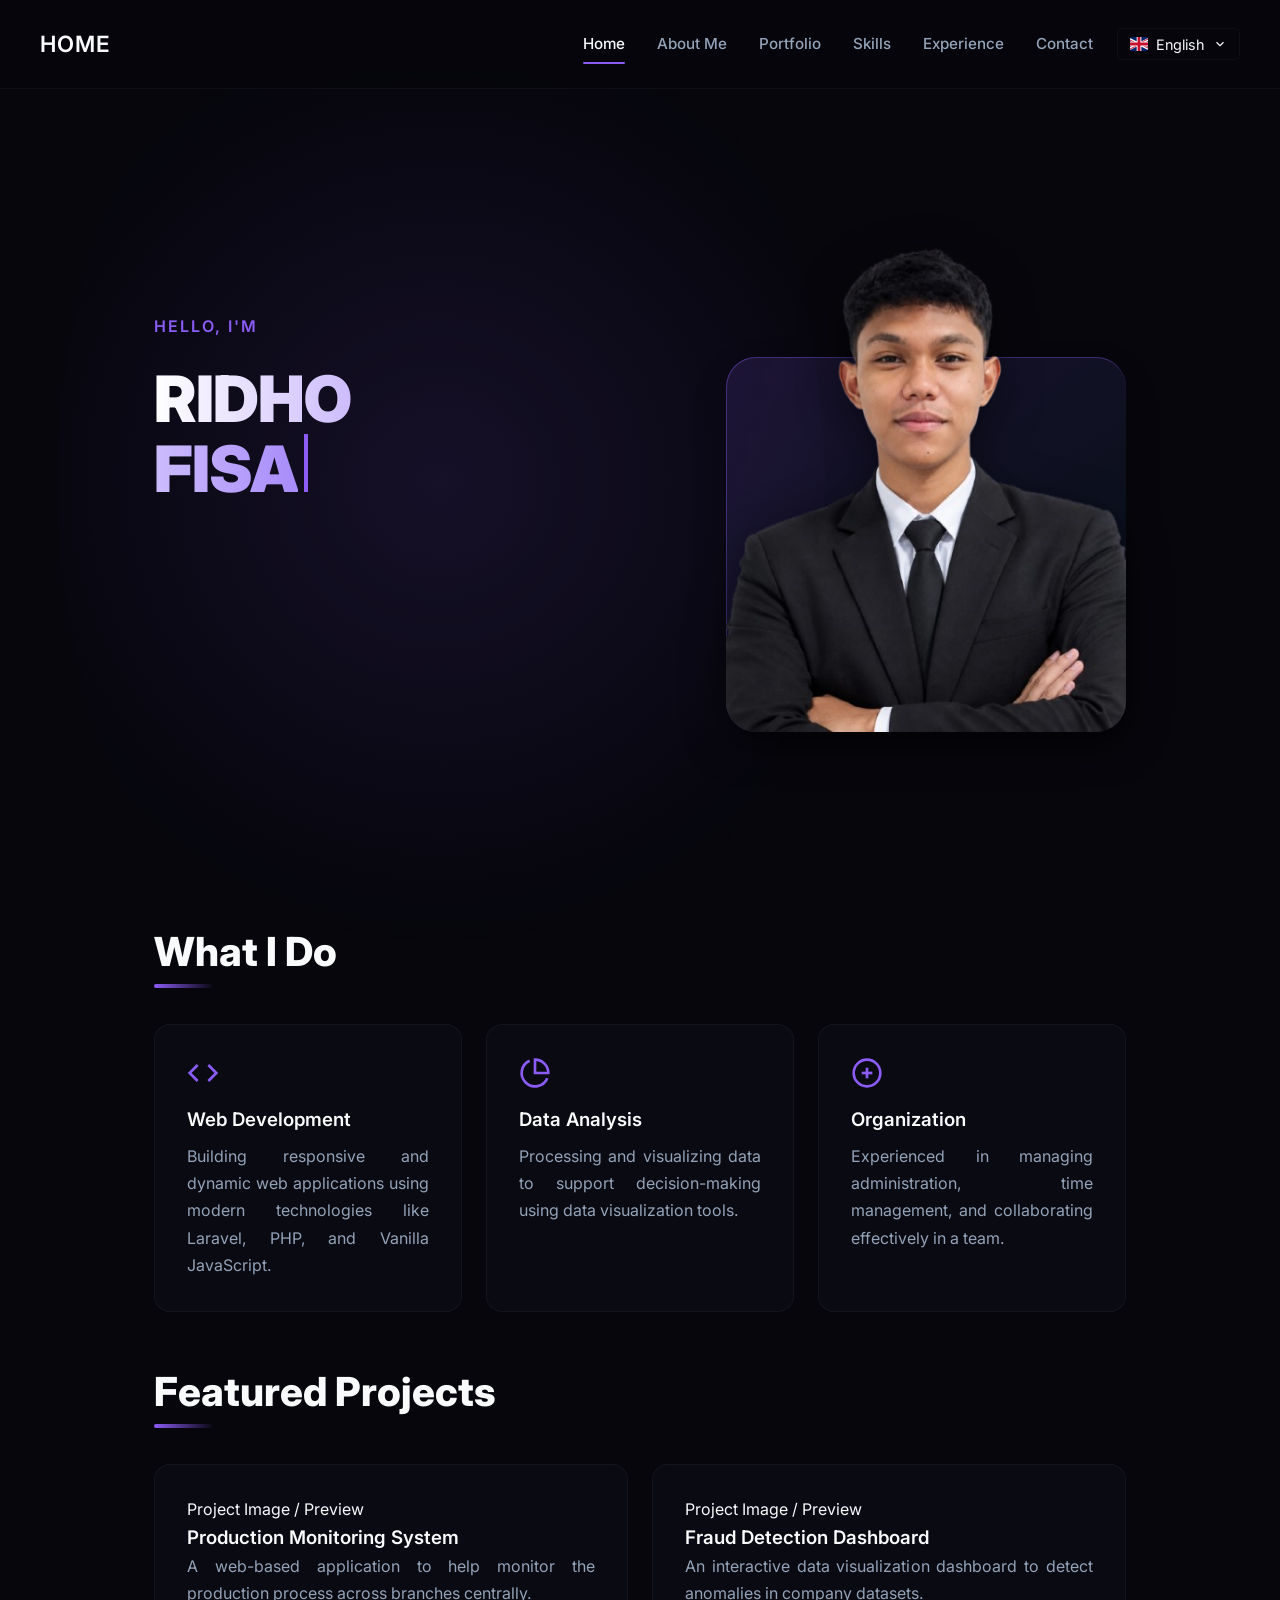
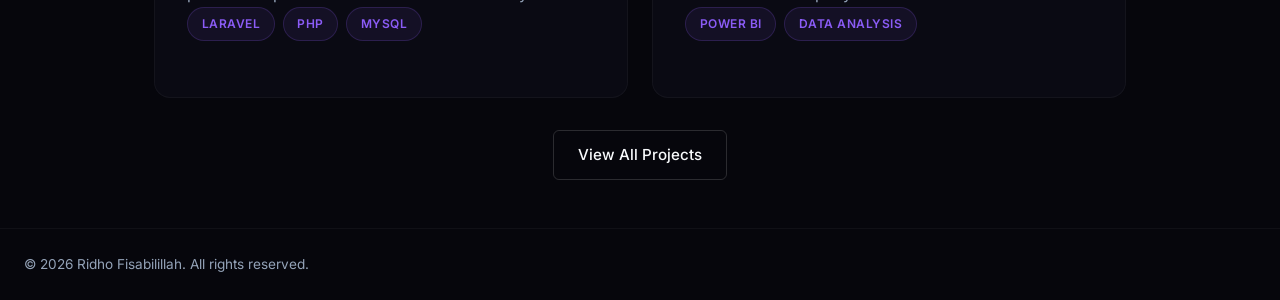
==== commit 2813577d: "UPDATE: ubah animasi teks dan foto" ====
--- a/index.html
+++ b/index.html
@@ -8,8 +8,8 @@
     <link rel="stylesheet" href="css/style.css?v=2">
     <link rel="stylesheet" href="css/layout.css?v=6">
     <link rel="stylesheet" href="css/animations.css?v=2">
-    <link rel="stylesheet" href="css/components.css?v=2">
-    <link rel="stylesheet" href="css/home.css?v=6">
+    <link rel="stylesheet" href="css/components.css?v=4">
+    <link rel="stylesheet" href="css/home.css?v=14">
     <link rel="stylesheet" href="css/responsive.css?v=2">
 </head>
 
@@ -54,7 +54,12 @@
                     </div>
                 </div>
                 <button class="mobile-toggle" id="mobile-toggle" aria-label="Toggle menu" style="margin-left: 1rem;">
-                    <svg viewBox="0 0 24 24" fill="none" stroke="currentColor" stroke-width="2" stroke-linecap="round" stroke-linejoin="round"><line x1="3" y1="12" x2="21" y2="12"></line><line x1="3" y1="6" x2="21" y2="6"></line><line x1="3" y1="18" x2="21" y2="18"></line></svg>
+                    <svg viewBox="0 0 24 24" fill="none" stroke="currentColor" stroke-width="2" stroke-linecap="round"
+                        stroke-linejoin="round">
+                        <line x1="3" y1="12" x2="21" y2="12"></line>
+                        <line x1="3" y1="6" x2="21" y2="6"></line>
+                        <line x1="3" y1="18" x2="21" y2="18"></line>
+                    </svg>
                 </button>
             </div>
         </nav>
@@ -68,8 +73,9 @@
                         <h2 class="section-subtitle hero-anim-1" data-i18n="home_greeting">HELLO, I'M</h2>
                         <h1 class="hero-title" style="position: relative;">
                             <!-- Ghost text to preserve exact height and prevent layout shift -->
-                            <span style="visibility: hidden;">RIDHO FISABILILLAH</span>
-                            <span id="typewriter-name" style="position: absolute; top: 0; left: 0; width: 100%;" data-text="RIDHO FISABILILLAH"></span>
+                            <span style="visibility: hidden;">RIDHO<br>FISABILILLAH</span>
+                            <span id="typewriter-name" style="position: absolute; top: 0; left: 0; width: 100%;"
+                                data-text="RIDHO&#10;FISABILILLAH"></span>
                         </h1>
                         <h3 class="mb-3 text-light hero-anim-2" style="font-weight: 500; font-size: 1.25rem;"
                             data-i18n="role">Information Systems Student</h3>
@@ -90,8 +96,8 @@
                     </div>
                     <div class="hero-image-content hero-anim-0">
                         <div class="hero-image-container">
-                            <!-- Placeholder image, user will change this -->
-                            <img src="assets/images/TES.png" alt="Ridho Fisabilillah" class="hero-img">
+                            <img src="assets/images/FOTO1.png" alt="Ridho Fisabilillah" class="hero-img img-primary">
+                            <img src="assets/images/FOTO2.png" alt="Ridho Fisabilillah" class="hero-img img-hover">
                             <div class="hero-image-backdrop"></div>
                         </div>
                     </div>
@@ -183,7 +189,7 @@
     </main>
 
     <script src="js/lang.js"></script>
-    <script src="js/script.js?v=6"></script>
+    <script src="js/script.js?v=7"></script>
 </body>
 
 </html>
--- a/css/home.css
+++ b/css/home.css
@@ -34,6 +34,8 @@
     flex: 1;
 }
 
+
+
 .hero-image-content {
     display: flex;
     justify-content: center;
@@ -45,44 +47,75 @@
 .hero-image-container {
     position: relative;
     width: 100%;
-    aspect-ratio: 1/1;
+    aspect-ratio: 4/5;
     border-radius: 30px;
     z-index: 1;
 }
 
 .hero-image-backdrop {
     position: absolute;
-    top: 5%;
-    left: 5%;
+    bottom: 0;
+    left: 0;
     width: 100%;
-    height: 100%;
-    background: linear-gradient(135deg, rgba(139, 92, 246, 0.3), rgba(59, 130, 246, 0.1));
+    height: 75%;
+    background: linear-gradient(145deg, rgba(139, 92, 246, 0.15), rgba(6, 182, 212, 0.05));
+    border-top: 1px solid rgba(139, 92, 246, 0.4);
+    border-left: 1px solid rgba(139, 92, 246, 0.4);
     border-radius: 30px;
+    backdrop-filter: blur(10px);
+    -webkit-backdrop-filter: blur(10px);
     z-index: -1;
-    transform: rotate(5deg);
-    transition: transform 0.4s ease;
+    box-shadow: 0 15px 35px rgba(0,0,0,0.2);
+    transition: all 0.4s ease;
 }
 
 .hero-image-container:hover .hero-image-backdrop {
-    transform: rotate(0deg) scale(1.02);
+    transform: translateY(-10px);
+    box-shadow: 0 25px 45px rgba(139, 92, 246, 0.3);
 }
 
 .hero-img {
     width: 100%;
     height: 100%;
     object-fit: cover;
+    object-position: bottom center; /* Align person to the bottom */
     border-radius: 30px;
-    border: 2px solid rgba(139, 92, 246, 0.3);
-    box-shadow: 0 20px 40px rgba(0,0,0,0.4);
-    background-color: transparent; /* transparent for PNGs */
-    position: relative;
+    border: none; /* Remove the hard square border */
+    background-color: transparent;
+    filter: drop-shadow(0 10px 20px rgba(0,0,0,0.5)); /* 3D shadow on the person */
+    position: absolute;
+    top: 0;
+    left: 0;
     z-index: 2;
+    transition: opacity 0.6s cubic-bezier(0.22, 1, 0.36, 1), transform 0.6s cubic-bezier(0.22, 1, 0.36, 1);
+}
+
+.img-primary {
+    opacity: 1;
+    transform: scale(1);
+}
+
+.img-hover {
+    opacity: 0;
+    transform: scale(0.95);
+    z-index: 3; /* Hover image sits above primary */
+}
+
+/* Hover Effects */
+.hero-image-container:hover .img-primary {
+    opacity: 0;
+    transform: scale(1.05);
+}
+
+.hero-image-container:hover .img-hover {
+    opacity: 1;
+    transform: scale(1);
 }
 
 /* Desktop override */
 @media (min-width: 992px) {
     .hero-section {
-        margin-top: -8vh; /* Shifts the content up slightly on desktop */
+        margin-top: -5vh; /* Pulled up higher to fit the screen */
     }
 
     .hero-content-wrapper {
@@ -91,7 +124,7 @@
     }
     
     .hero-image-content {
-        max-width: 450px;
+        max-width: 400px; /* Reduced slightly to prevent vertical overflow on small laptops */
     }
 }
 
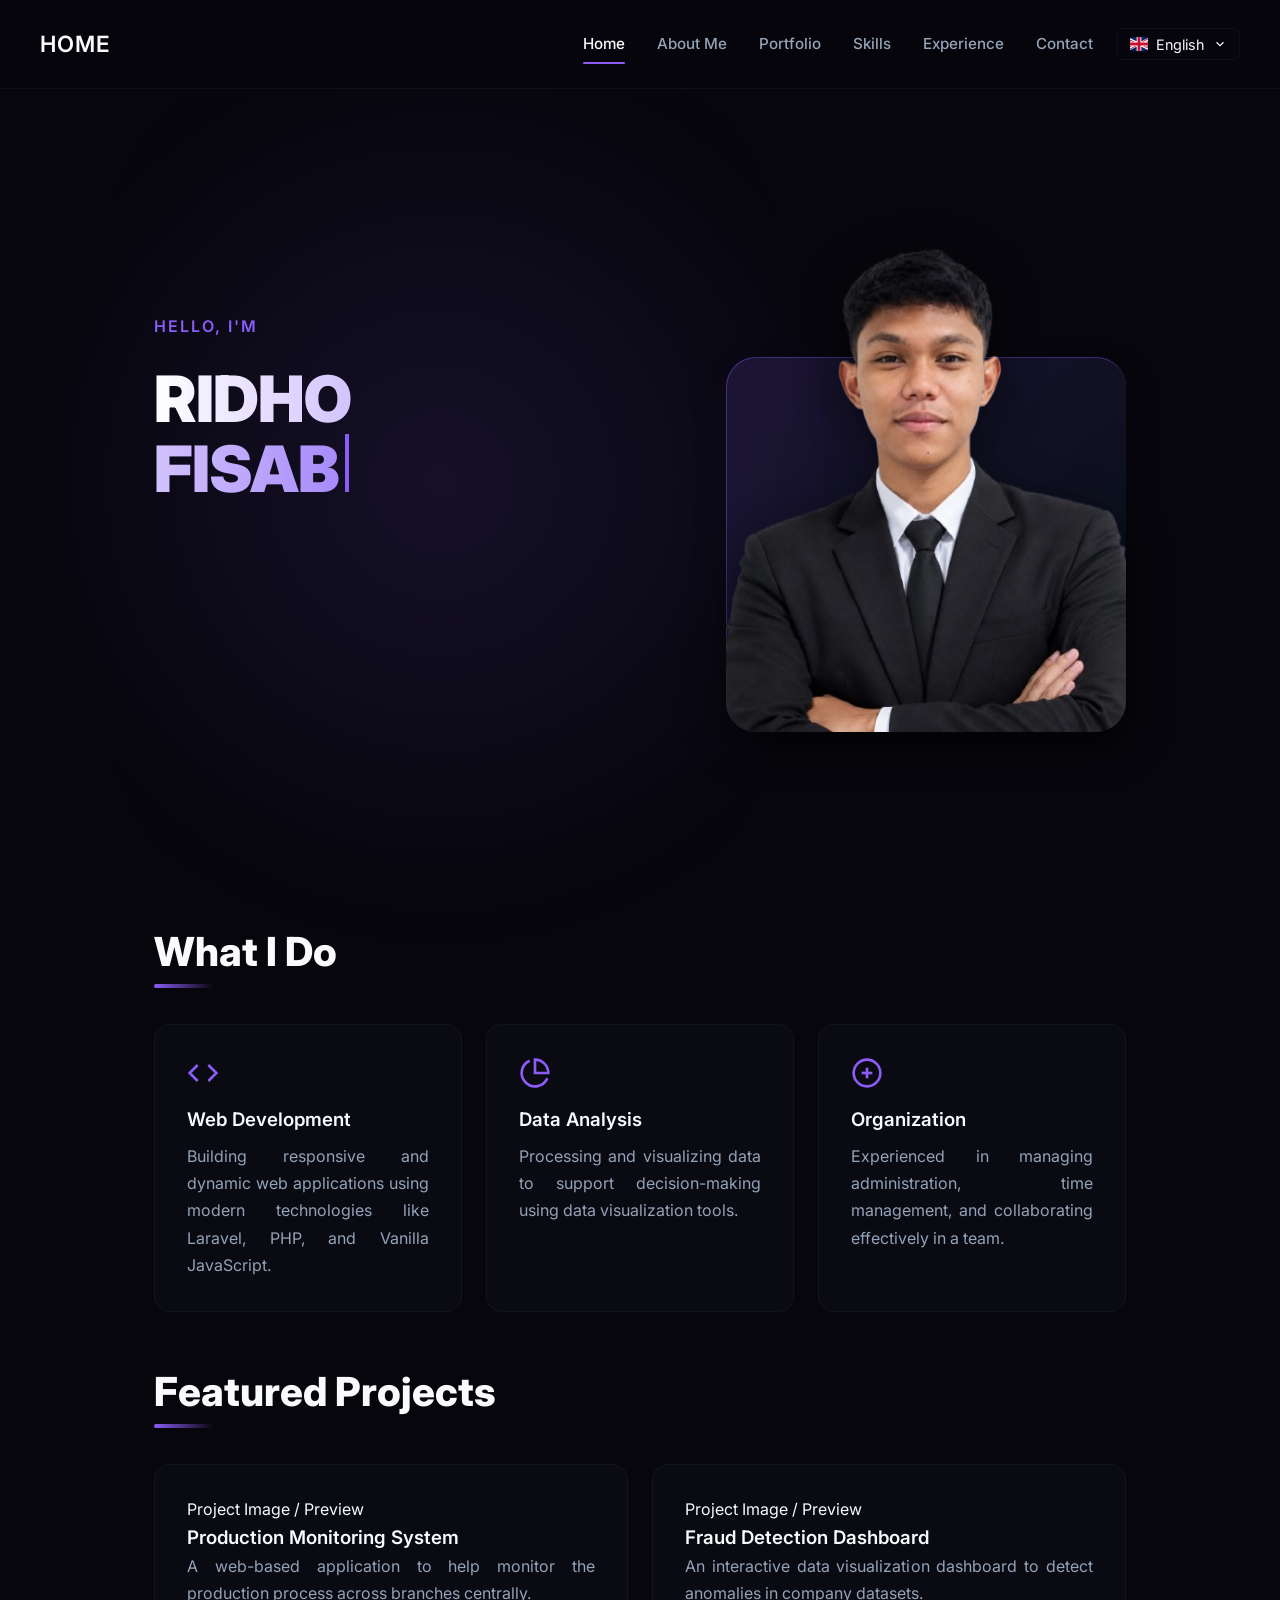
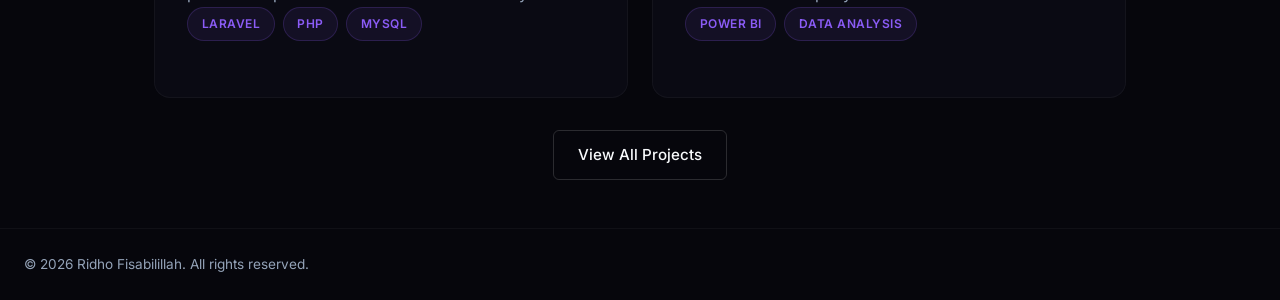
==== commit 8d74802e: "UPDATE: Perbaiki bug foto pada tampilan android" ====
--- a/index.html
+++ b/index.html
@@ -9,7 +9,7 @@
     <link rel="stylesheet" href="css/layout.css?v=6">
     <link rel="stylesheet" href="css/animations.css?v=2">
     <link rel="stylesheet" href="css/components.css?v=4">
-    <link rel="stylesheet" href="css/home.css?v=14">
+    <link rel="stylesheet" href="css/home.css?v=15">
     <link rel="stylesheet" href="css/responsive.css?v=2">
 </head>
 
@@ -189,7 +189,7 @@
     </main>
 
     <script src="js/lang.js"></script>
-    <script src="js/script.js?v=7"></script>
+    <script src="js/script.js?v=8"></script>
 </body>
 
 </html>
--- a/css/home.css
+++ b/css/home.css
@@ -101,13 +101,25 @@
     z-index: 3; /* Hover image sits above primary */
 }
 
-/* Hover Effects */
-.hero-image-container:hover .img-primary {
+/* Hover Effects (Mouse only) */
+@media (hover: hover) {
+    .hero-image-container:hover .img-primary {
+        opacity: 0;
+        transform: scale(1.05);
+    }
+    .hero-image-container:hover .img-hover {
+        opacity: 1;
+        transform: scale(1);
+    }
+}
+
+/* Touch Effects (Triggered by JS) */
+.hero-image-container.is-tapped .img-primary {
     opacity: 0;
     transform: scale(1.05);
 }
 
-.hero-image-container:hover .img-hover {
+.hero-image-container.is-tapped .img-hover {
     opacity: 1;
     transform: scale(1);
 }
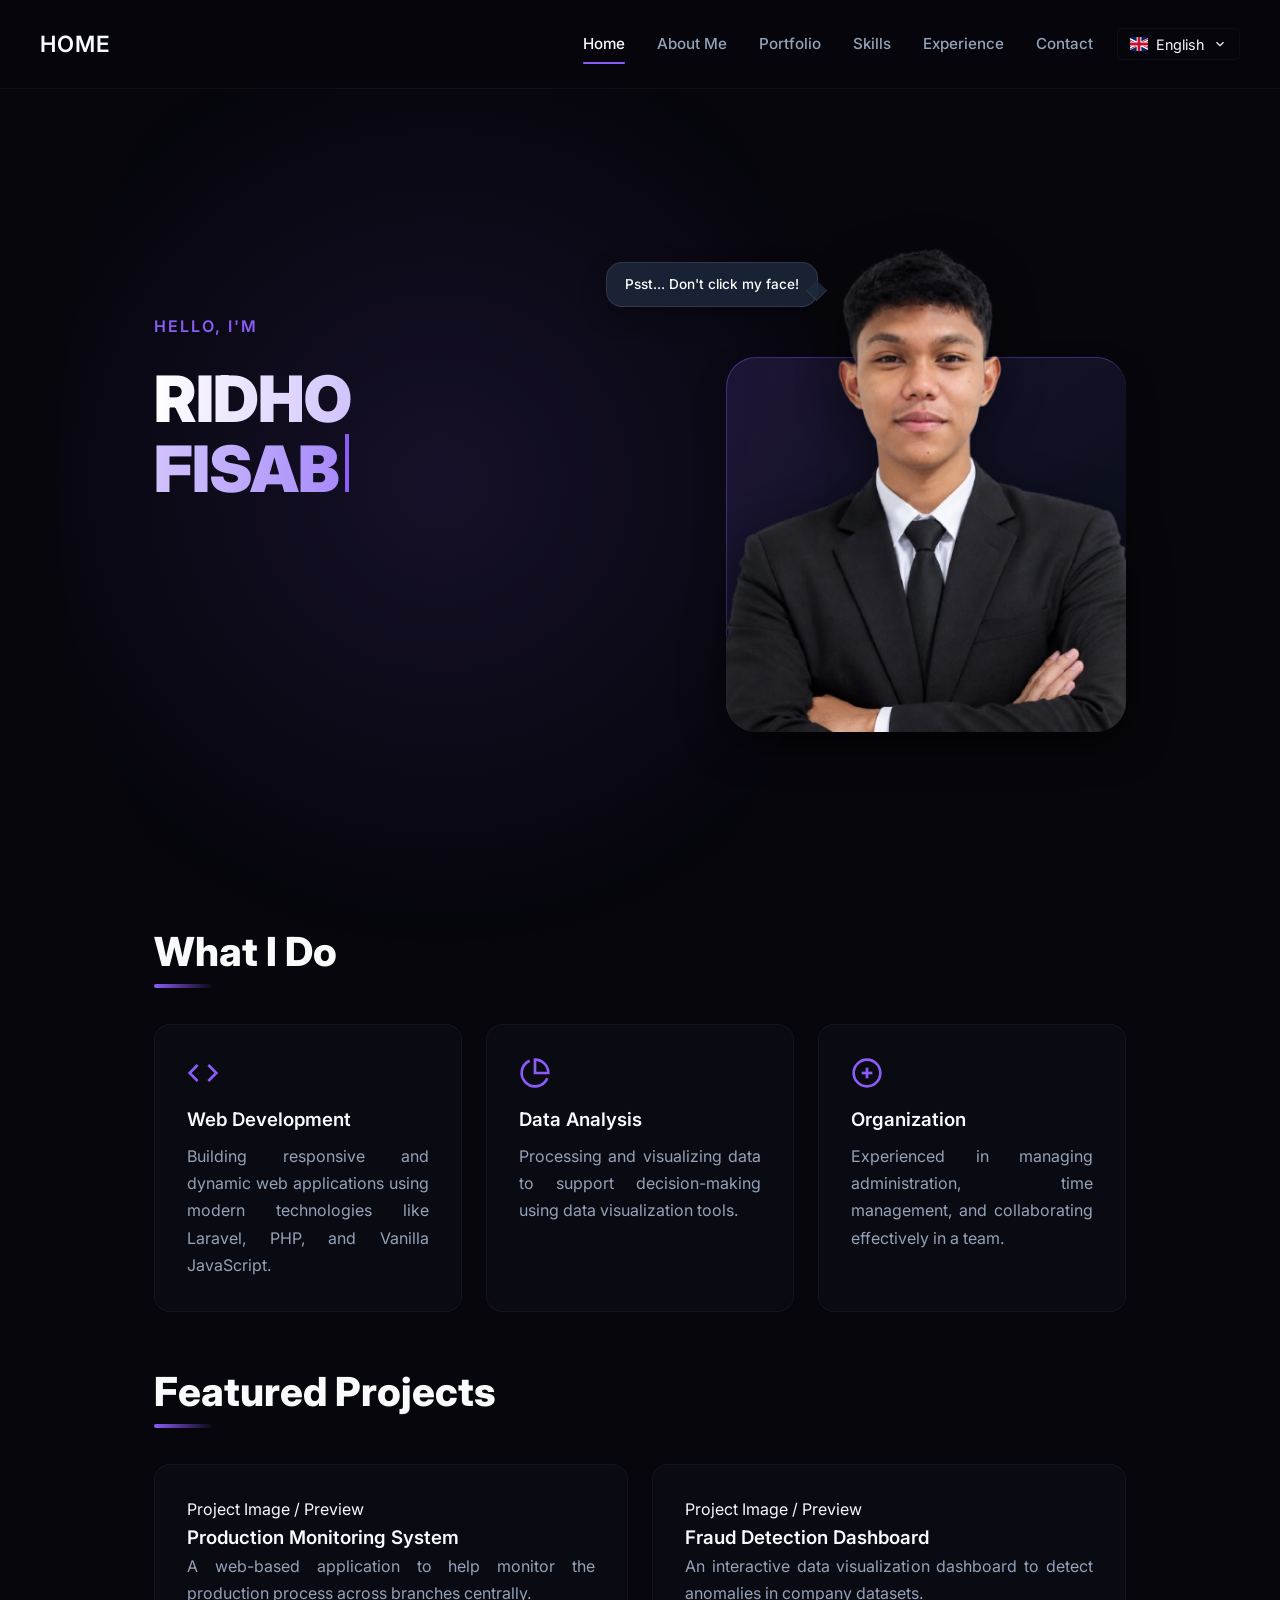
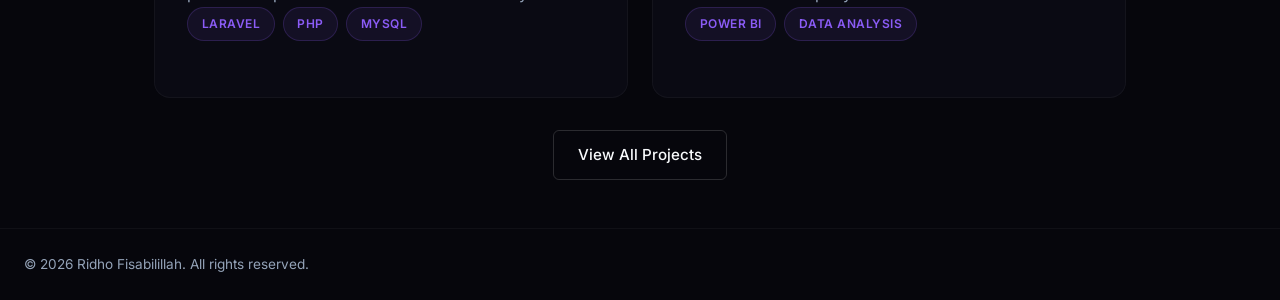
==== commit a2214403: "UPDATE: Tampilan foto dan bubble chat" ====
--- a/index.html
+++ b/index.html
@@ -9,7 +9,7 @@
     <link rel="stylesheet" href="css/layout.css?v=6">
     <link rel="stylesheet" href="css/animations.css?v=2">
     <link rel="stylesheet" href="css/components.css?v=4">
-    <link rel="stylesheet" href="css/home.css?v=15">
+    <link rel="stylesheet" href="css/home.css?v=25">
     <link rel="stylesheet" href="css/responsive.css?v=2">
 </head>
 
@@ -96,6 +96,10 @@
                     </div>
                     <div class="hero-image-content hero-anim-0">
                         <div class="hero-image-container">
+                            <div class="speech-bubble">
+                                <span class="bubble-text bubble-primary" data-i18n="bubble_1">Pstt... Dilarang klik wajah saya! 🛑</span>
+                                <span class="bubble-text bubble-hover" data-i18n="bubble_2">Wah, dibilangin ngeyel! 😂 Tapi saya butuh orang pemberani seperti Anda. Mari bekerja sama!</span>
+                            </div>
                             <img src="assets/images/FOTO1.png" alt="Ridho Fisabilillah" class="hero-img img-primary">
                             <img src="assets/images/FOTO2.png" alt="Ridho Fisabilillah" class="hero-img img-hover">
                             <div class="hero-image-backdrop"></div>
@@ -188,8 +192,8 @@
         </footer>
     </main>
 
-    <script src="js/lang.js"></script>
-    <script src="js/script.js?v=8"></script>
+    <script src="js/lang.js?v=4"></script>
+    <script src="js/script.js?v=9"></script>
 </body>
 
 </html>
--- a/css/home.css
+++ b/css/home.css
@@ -124,6 +124,69 @@
     transform: scale(1);
 }
 
+/* Speech Bubble */
+.speech-bubble {
+    position: absolute;
+    bottom: 100%;
+    margin-bottom: -60px;
+    left: -100px;
+    background-color: rgba(30, 41, 59, 0.85);
+    backdrop-filter: blur(8px);
+    -webkit-backdrop-filter: blur(8px);
+    border: 1px solid rgba(255, 255, 255, 0.1);
+    color: white;
+    padding: 12px 18px;
+    border-radius: 16px;
+    font-size: 0.85rem;
+    font-weight: 500;
+    line-height: 1.4;
+    max-width: 220px;
+    box-shadow: 0 10px 25px rgba(0, 0, 0, 0.3);
+    z-index: 10;
+    pointer-events: none;
+    animation: floatBubble 3s ease-in-out infinite alternate;
+}
+
+/* The triangle tail */
+.speech-bubble::after {
+    content: '';
+    position: absolute;
+    bottom: -7px;
+    right: 30px;
+    width: 14px;
+    height: 14px;
+    background-color: rgba(30, 41, 59, 0.85);
+    border-bottom: 1px solid rgba(255, 255, 255, 0.1);
+    border-right: 1px solid rgba(255, 255, 255, 0.1);
+    transform: rotate(45deg);
+}
+
+@keyframes floatBubble {
+    0% { transform: translateY(0); }
+    100% { transform: translateY(-8px); }
+}
+
+.bubble-primary, .bubble-hover {
+    transition: opacity 0.3s ease;
+}
+
+.bubble-hover {
+    display: none;
+}
+
+@media (hover: hover) {
+    .hero-image-container:hover .bubble-primary { display: none; }
+    .hero-image-container:hover .bubble-hover { display: block; animation: fadeIn 0.3s forwards; }
+}
+
+.hero-image-container.is-tapped .bubble-primary { display: none; }
+.hero-image-container.is-tapped .bubble-hover { display: block; animation: fadeIn 0.3s forwards; }
+
+@keyframes fadeIn {
+    from { opacity: 0; }
+    to { opacity: 1; }
+}
+
 /* Desktop override */
 @media (min-width: 992px) {
     .hero-section {
@@ -137,6 +200,20 @@
     
     .hero-image-content {
         max-width: 400px; /* Reduced slightly to prevent vertical overflow on small laptops */
+    }
+
+    .speech-bubble {
+        bottom: auto; /* Reset upward expansion */
+        top: 30px; /* Expand downwards */
+        left: -120px; /* Place on the left side of the shoulder */
+        margin-bottom: 0;
+    }
+
+    .speech-bubble::after {
+        top: 20px; /* Tail at the top right of the bubble */
+        bottom: auto;
+        right: -7px;
+        left: auto;
     }
 }
 
@@ -203,3 +280,15 @@
     -webkit-background-clip: text;
     -webkit-text-fill-color: transparent;
 }
+
+/* Mobile overrides for speech bubble */
+@media (max-width: 991px) {
+    .speech-bubble {
+        left: -10px;
+        margin-bottom: -40px;
+        max-width: 200px;
+    }
+    .hero-image-container {
+        margin-top: 60px; /* Memberikan ruang di atas kepala agar gelembung bebas membesar */
+    }
+}
